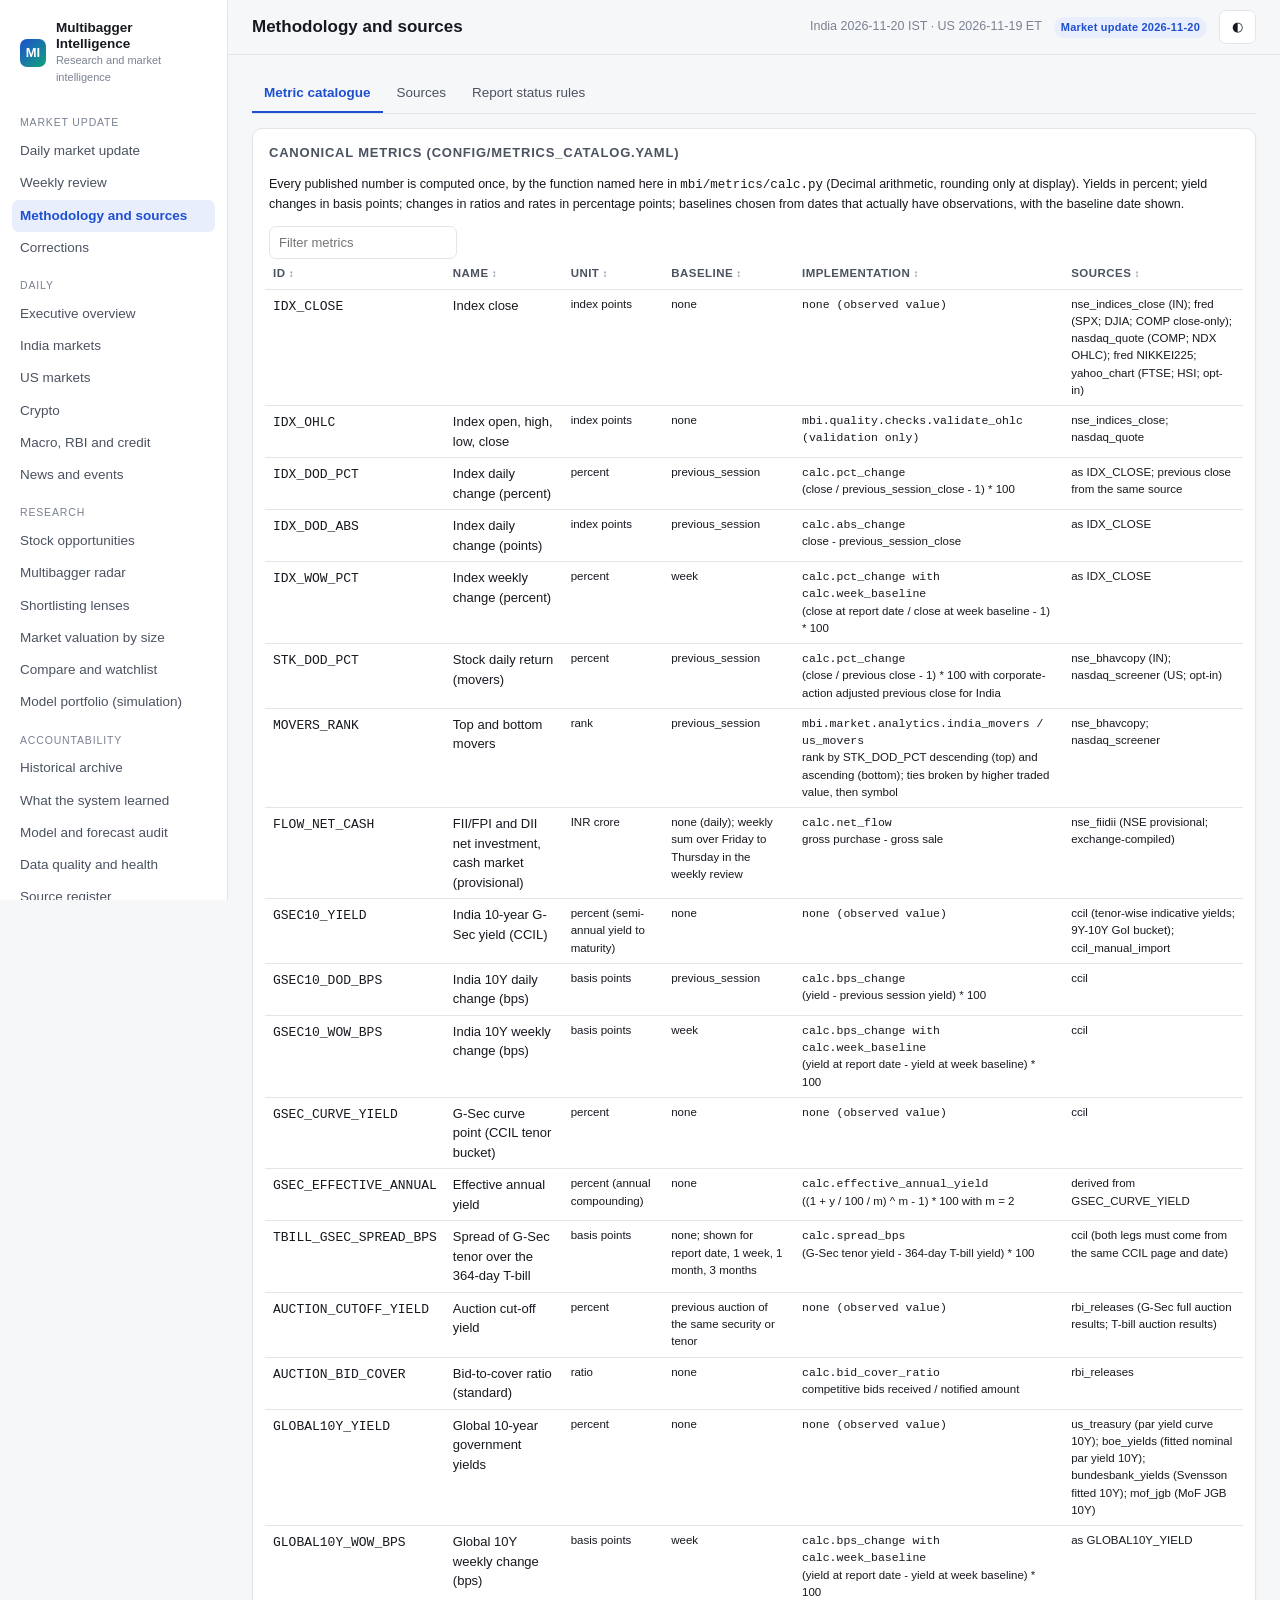
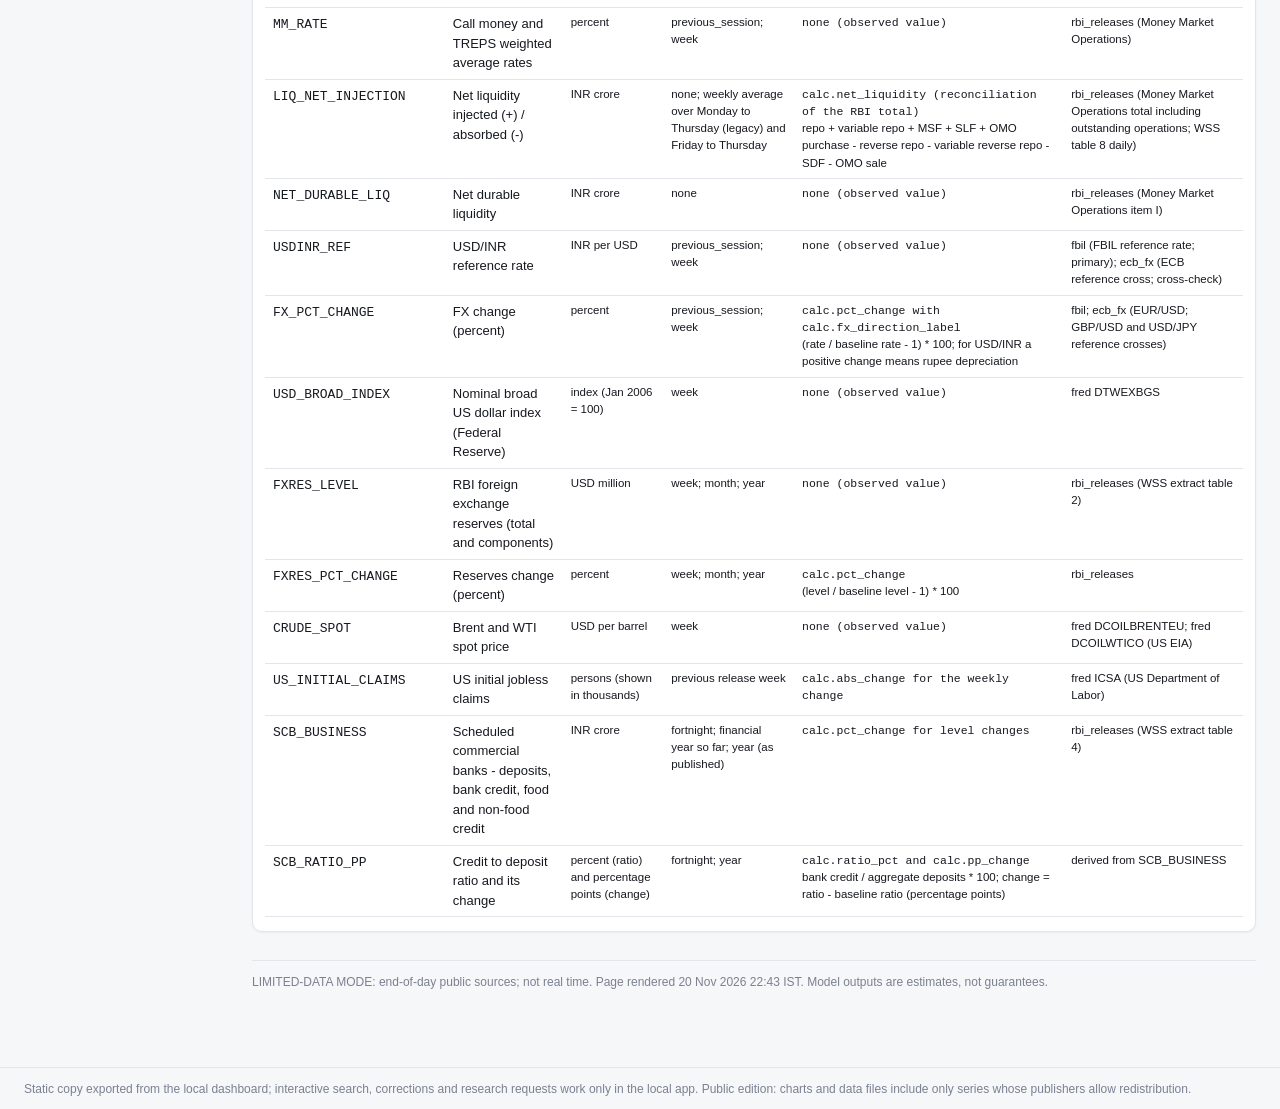
==== methodology.html @ d617006c "Market brief 2026-11-20" ====
<!doctype html>
<html lang="en">
<head>
<meta charset="utf-8">
<meta name="viewport" content="width=device-width, initial-scale=1">
<title>Methodology and sources | Multibagger Intelligence</title>
<style>/* Multibagger Intelligence dashboard: calm, information-dense financial research design. */
:root {
  --bg: #f6f7f9;
  --surface: #ffffff;
  --surface-2: #f1f3f6;
  --border: #e2e5ea;
  --text: #16191f;
  --text-2: #4b5260;
  --text-3: #7a8191;
  --accent: #1f4fd1;
  --accent-soft: #e8eefc;
  --pos: #0f7a3d;
  --pos-soft: #e5f4ea;
  --neg: #b42318;
  --neg-soft: #fbe9e7;
  --caution: #a15c07;
  --caution-soft: #fdf1df;
  --unverified: #6a3fc1;
  --unverified-soft: #efe9fb;
  --neutral-soft: #eef0f3;
  --shadow: 0 1px 2px rgba(16, 24, 40, 0.05);
  --radius: 10px;
  --mono: ui-monospace, SFMono-Regular, Menlo, Consolas, monospace;
  --sans: -apple-system, BlinkMacSystemFont, "Segoe UI", Inter, Roboto, "Helvetica Neue", Arial, sans-serif;
}
@media (prefers-color-scheme: dark) {
  :root:not([data-theme="light"]) {
    --bg: #0f1216; --surface: #161a20; --surface-2: #1c2128; --border: #2a3039; --text: #e7eaee; --text-2: #b4bac4;
    --text-3: #8a919d; --accent: #7aa2ff; --accent-soft: #1d2840; --pos: #4cc285; --pos-soft: #12301f; --neg: #ff7b70;
    --neg-soft: #3a1714; --caution: #f0b35a; --caution-soft: #3a2a10; --unverified: #b598f5; --unverified-soft: #2a2040;
    --neutral-soft: #22272f; --shadow: none; color-scheme: dark;
  }
}
:root[data-theme="dark"] {
  color-scheme: dark;
  --bg: #0f1216; --surface: #161a20; --surface-2: #1c2128; --border: #2a3039; --text: #e7eaee; --text-2: #b4bac4;
  --text-3: #8a919d; --accent: #7aa2ff; --accent-soft: #1d2840; --pos: #4cc285; --pos-soft: #12301f; --neg: #ff7b70;
  --neg-soft: #3a1714; --caution: #f0b35a; --caution-soft: #3a2a10; --unverified: #b598f5; --unverified-soft: #2a2040;
  --neutral-soft: #22272f; --shadow: none;
}
* { box-sizing: border-box; }
html, body { margin: 0; padding: 0; }
body { background: var(--bg); color: var(--text); font: 14px/1.5 var(--sans); -webkit-font-smoothing: antialiased; }
a { color: var(--accent); text-decoration: none; }
a:hover { text-decoration: underline; }
.num, td.num, th.num { font-variant-numeric: tabular-nums; text-align: right; white-space: nowrap; }
.mono { font-family: var(--mono); font-size: 12.5px; }
.muted { color: var(--text-3); }
.small { font-size: 12.5px; }
.tiny { font-size: 11.5px; }

/* ---------------------------------------------------------------- layout */
.app { display: grid; grid-template-columns: 228px minmax(0, 1fr); min-height: 100vh; }
.sidebar { background: var(--surface); border-right: 1px solid var(--border); padding: 16px 12px; position: sticky; top: 0; height: 100vh; overflow-y: auto; }
.brand { display: flex; gap: 10px; align-items: center; padding: 4px 8px 16px; }
.brand-mark { width: 28px; height: 28px; border-radius: 7px; background: linear-gradient(135deg, var(--accent), #12a37a); display: grid; place-items: center; color: #fff; font-weight: 700; font-size: 13px; }
.brand-name { font-weight: 650; font-size: 13.5px; line-height: 1.2; }
.brand-sub { font-size: 11px; color: var(--text-3); }
.nav-group { margin: 14px 0 4px; padding: 0 8px; font-size: 10.5px; letter-spacing: .08em; text-transform: uppercase; color: var(--text-3); }
.nav a { display: flex; align-items: center; gap: 8px; padding: 6px 8px; border-radius: 7px; color: var(--text-2); font-size: 13.5px; }
.nav a:hover { background: var(--surface-2); text-decoration: none; color: var(--text); }
.nav a.active { background: var(--accent-soft); color: var(--accent); font-weight: 600; }
.main { min-width: 0; }
.topbar { position: sticky; top: 0; z-index: 5; background: color-mix(in srgb, var(--bg) 88%, transparent); backdrop-filter: blur(6px); border-bottom: 1px solid var(--border); padding: 10px 24px; display: flex; gap: 12px; align-items: center; flex-wrap: wrap; }
.topbar h1 { font-size: 17px; margin: 0; font-weight: 650; flex: 1 1 auto; }
.topbar form { display: flex; gap: 6px; align-items: center; }
.content { padding: 20px 24px 48px; max-width: 1480px; }
.menu-btn { display: none; }

.grid { display: grid; gap: 16px; }
.g2 { grid-template-columns: repeat(2, minmax(0, 1fr)); }
.g3 { grid-template-columns: repeat(3, minmax(0, 1fr)); }
.g4 { grid-template-columns: repeat(4, minmax(0, 1fr)); }
.span2 { grid-column: span 2; }
.span3 { grid-column: span 3; }
.card { background: var(--surface); border: 1px solid var(--border); border-radius: var(--radius); box-shadow: var(--shadow); padding: 14px 16px; min-width: 0; }
.card h2 { font-size: 13px; text-transform: uppercase; letter-spacing: .06em; color: var(--text-2); margin: 0 0 10px; font-weight: 650; display: flex; align-items: center; gap: 8px; }
.card h3 { font-size: 14px; margin: 14px 0 6px; }
.card .meta { font-size: 11.5px; color: var(--text-3); margin-top: 8px; }
.section-title { font-size: 15px; font-weight: 650; margin: 26px 0 10px; }
.kpi { display: flex; flex-direction: column; gap: 2px; }
.kpi .label { font-size: 12px; color: var(--text-2); }
.kpi .value { font-size: 22px; font-weight: 650; font-variant-numeric: tabular-nums; }
.kpi .delta { font-size: 13px; font-variant-numeric: tabular-nums; }
.pos { color: var(--pos); }
.neg { color: var(--neg); }
.flat { color: var(--text-2); }

/* ---------------------------------------------------------------- badges and alerts */
.badge { display: inline-flex; align-items: center; gap: 4px; font-size: 11px; font-weight: 600; padding: 2px 7px; border-radius: 999px; background: var(--neutral-soft); color: var(--text-2); white-space: nowrap; letter-spacing: .02em; }
.badge.ok { background: var(--pos-soft); color: var(--pos); }
.badge.warn { background: var(--caution-soft); color: var(--caution); }
.badge.bad { background: var(--neg-soft); color: var(--neg); }
.badge.unv { background: var(--unverified-soft); color: var(--unverified); }
.badge.info { background: var(--accent-soft); color: var(--accent); }
.alert { border-radius: 8px; padding: 10px 12px; font-size: 13px; border: 1px solid var(--border); background: var(--surface-2); margin-bottom: 10px; }
.alert.warn { background: var(--caution-soft); border-color: color-mix(in srgb, var(--caution) 30%, transparent); }
.alert.bad { background: var(--neg-soft); border-color: color-mix(in srgb, var(--neg) 30%, transparent); }
.alert.info { background: var(--accent-soft); border-color: color-mix(in srgb, var(--accent) 25%, transparent); }
.alert.synthetic { background: repeating-linear-gradient(45deg, var(--caution-soft), var(--caution-soft) 10px, var(--surface) 10px, var(--surface) 20px); border: 2px dashed var(--caution); font-weight: 700; color: var(--caution); text-align: center; letter-spacing: .08em; }
.alert ul { margin: 6px 0 0 18px; padding: 0; }
.banner-history { background: var(--unverified-soft); color: var(--unverified); padding: 8px 24px; font-size: 13px; border-bottom: 1px solid var(--border); }

/* ---------------------------------------------------------------- tables */
.table-wrap { overflow-x: auto; margin: 0 -4px; }
table { width: 100%; border-collapse: collapse; font-size: 13px; }
th, td { padding: 6px 8px; border-bottom: 1px solid var(--border); text-align: left; vertical-align: top; }
th { font-size: 11.5px; font-weight: 600; color: var(--text-2); text-transform: uppercase; letter-spacing: .04em; background: var(--surface); position: sticky; top: 0; }
th.sortable { cursor: pointer; user-select: none; }
th.sortable::after { content: " \2195"; color: var(--text-3); font-size: 10px; }
th.sort-asc::after { content: " \2191"; color: var(--accent); }
th.sort-desc::after { content: " \2193"; color: var(--accent); }
tbody tr:hover { background: var(--surface-2); }
.filter-row { display: flex; gap: 8px; flex-wrap: wrap; align-items: center; margin-bottom: 10px; }
input[type=text], input[type=date], input[type=search], select, textarea { font: inherit; font-size: 13px; padding: 6px 9px; border: 1px solid var(--border); border-radius: 7px; background: var(--surface); color: var(--text); }
textarea { width: 100%; min-height: 80px; }
button, .btn { font: inherit; font-size: 13px; padding: 6px 12px; border-radius: 7px; border: 1px solid var(--border); background: var(--surface); color: var(--text); cursor: pointer; display: inline-flex; gap: 6px; align-items: center; }
button.primary, .btn.primary { background: var(--accent); border-color: var(--accent); color: #fff; }
button:hover, .btn:hover { filter: brightness(0.97); text-decoration: none; }

/* ---------------------------------------------------------------- misc components */
.tabs { display: flex; gap: 2px; border-bottom: 1px solid var(--border); margin-bottom: 14px; flex-wrap: wrap; }
.tabs a { padding: 8px 12px; color: var(--text-2); border-bottom: 2px solid transparent; font-size: 13.5px; }
.tabs a.active { color: var(--accent); border-bottom-color: var(--accent); font-weight: 600; }
.js .tabpanel { display: none; }
.js .tabpanel.active { display: block; }
.empty { padding: 18px; text-align: center; color: var(--text-3); border: 1px dashed var(--border); border-radius: 8px; font-size: 13px; }
.empty strong { display: block; color: var(--text-2); margin-bottom: 4px; }
.kv { display: grid; grid-template-columns: max-content 1fr; gap: 4px 14px; font-size: 13px; }
.kv dt { color: var(--text-3); }
.kv dd { margin: 0; font-variant-numeric: tabular-nums; }
.bar { height: 8px; border-radius: 4px; background: var(--neutral-soft); position: relative; overflow: hidden; }
.bar > span { position: absolute; top: 0; bottom: 0; }
.hbar-row { display: grid; grid-template-columns: 170px 1fr 64px; gap: 8px; align-items: center; font-size: 12.5px; padding: 2px 0; }
.hbar { height: 10px; position: relative; background: transparent; }
.hbar .mid { position: absolute; left: 50%; top: -3px; bottom: -3px; border-left: 1px solid var(--border); }
.hbar .fill { position: absolute; top: 0; bottom: 0; border-radius: 3px; }
.story { padding: 10px 0; border-bottom: 1px solid var(--border); }
.story:last-child { border-bottom: 0; }
.story .head { font-weight: 600; font-size: 13.5px; }
.story .sub { font-size: 12px; color: var(--text-3); margin: 3px 0; display: flex; gap: 6px; flex-wrap: wrap; align-items: center; }
.story p { margin: 4px 0; font-size: 13px; color: var(--text-2); }
.chart { width: 100%; height: 360px; }
.chart.short { height: 240px; }
.chart.tiny { height: 140px; }
.legend { font-size: 11.5px; color: var(--text-3); display: flex; gap: 12px; flex-wrap: wrap; margin-top: 6px; }
.legend i { display: inline-block; width: 10px; height: 3px; margin-right: 4px; vertical-align: middle; }
.zone-list li { margin-bottom: 4px; }
details { margin: 6px 0; }
details summary { cursor: pointer; color: var(--text-2); font-size: 13px; }
.pill-list { display: flex; gap: 6px; flex-wrap: wrap; }
.calendar { display: grid; grid-template-columns: repeat(7, 1fr); gap: 4px; }
.calendar .day { padding: 6px; border-radius: 6px; text-align: center; font-size: 12px; border: 1px solid var(--border); background: var(--surface); }
.calendar .day.has { background: var(--accent-soft); border-color: var(--accent); }
.calendar .day.partial { background: var(--caution-soft); border-color: var(--caution); }
.calendar .dow { font-size: 10.5px; text-align: center; color: var(--text-3); text-transform: uppercase; }
.memo-section { margin-bottom: 14px; }
.memo-section h4 { margin: 0 0 4px; font-size: 13px; color: var(--text-2); }
pre.json { background: var(--surface-2); padding: 10px; border-radius: 8px; overflow: auto; font-size: 12px; max-height: 420px; }
.footer-note { margin-top: 28px; font-size: 12px; color: var(--text-3); border-top: 1px solid var(--border); padding-top: 12px; }

@media (max-width: 1100px) {
  .g4 { grid-template-columns: repeat(2, minmax(0, 1fr)); }
  .g3 { grid-template-columns: repeat(2, minmax(0, 1fr)); }
}
@media (max-width: 820px) {
  .app { grid-template-columns: 1fr; }
  .sidebar { position: fixed; left: -260px; width: 240px; z-index: 20; transition: left .2s; box-shadow: 0 0 30px rgba(0,0,0,.2); }
  .sidebar.open { left: 0; }
  .menu-btn { display: inline-flex; }
  .g2, .g3, .g4 { grid-template-columns: 1fr; }
  .span2, .span3 { grid-column: auto; }
  .content { padding: 14px 16px 40px; }
  .topbar { padding: 10px 16px; }
  .hbar-row { grid-template-columns: 120px 1fr 56px; }
}

/* ---------------------------------------------------------------- market update */
.update-nav { margin-bottom: 14px; }
.weekstrip { display: grid; grid-template-columns: repeat(5, minmax(0, 1fr)); gap: 8px; margin-top: 10px; }
.weekstrip .day { border: 1px solid var(--border); border-radius: 8px; padding: 6px 8px; color: var(--text); display: flex; flex-direction: column; gap: 3px; min-width: 0; }
.weekstrip .day:hover { text-decoration: none; background: var(--surface-2); }
.weekstrip .day.selected { border-color: var(--accent); box-shadow: inset 0 0 0 1px var(--accent); }
.status-banner ul { margin: 4px 0 0 18px; }
ul.claims { list-style: none; margin: 0; padding: 0; display: flex; flex-direction: column; gap: 8px; }
li.claim { line-height: 1.45; }
details.evidence { margin-top: 3px; }
details.evidence summary { cursor: pointer; color: var(--text-3); }
table.mini { width: 100%; font-size: 12px; margin-top: 6px; }
table.mini th, table.mini td { padding: 3px 6px; }
svg.curve { width: 100%; height: auto; max-height: 240px; }
form.stack { display: flex; flex-direction: column; gap: 6px; }
form.stack input, form.stack select, form.stack textarea { width: 100%; }
@media (max-width: 760px) { .weekstrip { grid-template-columns: repeat(2, minmax(0, 1fr)); } }

/* ---------------------------------------------------------------- info buttons, briefs, charts */
.info-btn { position: relative; display: inline-flex; align-items: center; justify-content: center; width: 15px; height: 15px; border-radius: 50%;
  border: 1px solid var(--text-3); color: var(--text-2); font: italic 600 10px/1 Georgia, serif; cursor: help; margin-left: 4px; vertical-align: 1px; }
.info-btn .tip { display: none; position: absolute; z-index: 40; left: 50%; top: 20px; transform: translateX(-50%); width: 300px; max-width: 80vw;
  background: var(--surface); color: var(--text); border: 1px solid var(--border); border-radius: 8px; box-shadow: var(--shadow); padding: 10px 12px;
  font: normal 400 12.5px/1.45 system-ui, sans-serif; text-transform: none; letter-spacing: 0; text-align: left; }
.info-btn .tip strong { display: block; margin-bottom: 4px; font-size: 13px; }
.info-btn .tip .tip-row { display: block; margin-bottom: 4px; }
.info-btn .tip a { font-size: 12px; }
.info-btn:hover .tip, .info-btn:focus .tip, .info-btn:focus-within .tip { display: block; }
.kpis { display: grid; grid-template-columns: repeat(auto-fill, minmax(190px, 1fr)); gap: 12px; }
.kpi-tile { background: var(--surface); border: 1px solid var(--border); border-radius: var(--radius); padding: 12px 14px; display: flex; flex-direction: column; gap: 3px; min-width: 0; }
.kpi-tile .label { font-size: 12px; color: var(--text-2); display: flex; align-items: center; }
.kpi-tile .value { font-size: 21px; font-weight: 650; font-variant-numeric: tabular-nums; }
.kpi-tile .delta { font-size: 12.5px; font-variant-numeric: tabular-nums; }
.kpi-tile .src { font-size: 11px; color: var(--text-3); }
.kpi-tile svg.spark { margin-top: 4px; }
.brief-head { display: flex; flex-wrap: wrap; gap: 10px 18px; align-items: baseline; margin-bottom: 12px; }
.brief-head h2 { margin: 0; font-size: 20px; }
.brief-head .meta { color: var(--text-3); font-size: 12.5px; }
.why h3 { margin: 12px 0 6px; font-size: 14px; display: flex; align-items: center; gap: 6px; }
.why ul { margin: 0; padding-left: 18px; }
.why li { margin: 4px 0; line-height: 1.5; }
.cite { font-size: 11px; color: var(--text-3); white-space: nowrap; }
.cite a { color: var(--text-3); }
.factor { display: grid; grid-template-columns: 1.6fr 1fr repeat(3, 0.8fr); gap: 6px; align-items: center; padding: 6px 0; border-bottom: 1px solid var(--border); font-size: 13px; }
.factor .eff { font-size: 11.5px; font-weight: 600; text-align: center; border-radius: 999px; padding: 2px 6px; }
.eff.supportive { background: var(--pos-soft); color: var(--pos); }
.eff.headwind { background: var(--neg-soft); color: var(--neg); }
.eff.neutral { background: var(--neutral-soft); color: var(--text-3); }
.newsitem { padding: 8px 0; border-bottom: 1px solid var(--border); }
.newsitem .t { font-weight: 600; font-size: 13.5px; }
.newsitem .s { font-size: 13px; color: var(--text-2); margin-top: 2px; }
.newsitem .m { font-size: 11.5px; color: var(--text-3); margin-top: 2px; }
.chart-grid { display: grid; grid-template-columns: repeat(auto-fill, minmax(420px, 1fr)); gap: 16px; }
.chart-card .chart { height: 260px; }
.chart-card h2 { justify-content: space-between; }
.range-btns { display: inline-flex; gap: 2px; }
.range-btns button { font-size: 11px; padding: 2px 7px; border: 1px solid var(--border); background: var(--surface); color: var(--text-2); border-radius: 6px; cursor: pointer; }
.range-btns button.active { background: var(--accent-soft); color: var(--accent); border-color: var(--accent); }
.chart-last { font-size: 11.5px; color: var(--text-3); margin-top: 6px; }
.data-notes-link { font-size: 12px; color: var(--text-3); }
@media (max-width: 760px) { .chart-grid { grid-template-columns: 1fr; } .factor { grid-template-columns: 1.4fr 1fr repeat(3, 0.9fr); font-size: 12px; } .kpis { grid-template-columns: repeat(2, minmax(0, 1fr)); } }
</style>
<script>try{var t=localStorage.getItem("mbi-theme");if(t)document.documentElement.setAttribute("data-theme",t);}catch(e){}</script>
<style>.tabradio{position:absolute;opacity:0;width:1px;height:1px;pointer-events:none}.tabs-css label{padding:8px 12px;color:var(--text-2);border-bottom:2px solid transparent;font-size:13.5px;cursor:pointer;user-select:none}label.tablink{color:var(--accent);cursor:pointer;text-decoration:underline}.tabpanel{display:none!important}#tab-metrics:checked~#metrics,#tab-sources:checked~#sources,#tab-status:checked~#status{display:block!important}#tab-metrics:checked~.tabs-css label[for="tab-metrics"],#tab-sources:checked~.tabs-css label[for="tab-sources"],#tab-status:checked~.tabs-css label[for="tab-status"]{color:var(--accent);border-bottom-color:var(--accent);font-weight:600}</style></head>
<body>
<div class="app">
  <aside class="sidebar">
    <div class="brand">
      <div class="brand-mark">MI</div>
      <div><div class="brand-name">Multibagger Intelligence</div><div class="brand-sub">Research and market intelligence</div></div>
    </div>
    <nav class="nav">
      <div class="nav-group">Market update</div>
      <a href="#" data-offline="1" class="">Daily market update</a>
      <a href="#" data-offline="1" class="">Weekly review</a>
      <a href="methodology.html" class="active">Methodology and sources</a>
      <a href="#" data-offline="1" class="">Corrections</a>
      <div class="nav-group">Daily</div>
      <a href="#" data-offline="1" class="">Executive overview</a>
      <a href="#" data-offline="1" class="">India markets</a>
      <a href="#" data-offline="1" class="">US markets</a>
      <a href="#" data-offline="1" class="">Crypto</a>
      <a href="#" data-offline="1" class="">Macro, RBI and credit</a>
      <a href="#" data-offline="1" class="">News and events</a>
      <div class="nav-group">Research</div>
      <a href="#" data-offline="1" class="">Stock opportunities</a>
      <a href="#" data-offline="1" class="">Multibagger radar</a>
      <a href="#" data-offline="1" class="">Shortlisting lenses</a>
      <a href="#" data-offline="1" class="">Market valuation by size</a>
      <a href="#" data-offline="1" class="">Compare and watchlist</a>
      <a href="#" data-offline="1" class="">Model portfolio (simulation)</a>
      <div class="nav-group">Accountability</div>
      <a href="#" data-offline="1" class="">Historical archive</a>
      <a href="#" data-offline="1" class="">What the system learned</a>
      <a href="#" data-offline="1" class="">Model and forecast audit</a>
      <a href="#" data-offline="1" class="">Data quality and health</a>
      <a href="#" data-offline="1" class="">Source register</a>
    </nav>
    <div class="footer-note">Research and monitoring only. Not investment advice. No orders are placed.</div>
  </aside>
  <div class="main">
    <header class="topbar">
      <button class="menu-btn" aria-label="Open navigation">&#9776;</button>
      <h1>Methodology and sources</h1>
      
      <span class="small muted">India 2026-11-20 IST &middot; US 2026-11-19 ET</span>
      
      <a href="#" data-offline="1"><span class="badge info">Market update 2026-11-20</span></a>

      <button id="theme-toggle" title="Toggle light or dark theme" aria-label="Toggle theme">&#9680;</button>
    </header>
    
    <main class="content">
      
      
<input type="radio" name="mbi-tabs" id="tab-metrics" class="tabradio" aria-label="Metric catalogue" checked><input type="radio" name="mbi-tabs" id="tab-sources" class="tabradio" aria-label="Sources"><input type="radio" name="mbi-tabs" id="tab-status" class="tabradio" aria-label="Report status rules"><div class="tabs tabs-css"><label for="tab-metrics">Metric catalogue</label><label for="tab-sources">Sources</label><label for="tab-status">Report status rules</label></div>


<section id="metrics" class="tabpanel">
  <div class="card"><h2>Canonical metrics (config/metrics_catalog.yaml)</h2>
  <p class="small">Every published number is computed once, by the function named here in <code>mbi/metrics/calc.py</code> (Decimal arithmetic, rounding only at display). Yields in percent; yield changes in basis points; changes in ratios and rates in percentage points; baselines chosen from dates that actually have observations, with the baseline date shown.</p>
  <input type="search" data-filter-for="mtab" placeholder="Filter metrics" aria-label="Filter metrics">
  <div class="table-wrap"><table id="mtab" class="sortable"><thead><tr><th>ID</th><th>Name</th><th>Unit</th><th>Baseline</th><th>Implementation</th><th>Sources</th></tr></thead><tbody>
  <tr id="idx_close"><td><code>IDX_CLOSE</code></td><td>Index close</td><td class="tiny">index points</td><td class="tiny">none</td>
    <td class="tiny"><code>none (observed value)</code></td><td class="tiny">nse_indices_close (IN); fred (SPX; DJIA; COMP close-only); nasdaq_quote (COMP; NDX OHLC); fred NIKKEI225; yahoo_chart (FTSE; HSI; opt-in)</td></tr><tr id="idx_ohlc"><td><code>IDX_OHLC</code></td><td>Index open, high, low, close</td><td class="tiny">index points</td><td class="tiny">none</td>
    <td class="tiny"><code>mbi.quality.checks.validate_ohlc (validation only)</code></td><td class="tiny">nse_indices_close; nasdaq_quote</td></tr><tr id="idx_dod_pct"><td><code>IDX_DOD_PCT</code></td><td>Index daily change (percent)</td><td class="tiny">percent</td><td class="tiny">previous_session</td>
    <td class="tiny"><code>calc.pct_change</code><div>(close / previous_session_close - 1) * 100</div></td><td class="tiny">as IDX_CLOSE; previous close from the same source</td></tr><tr id="idx_dod_abs"><td><code>IDX_DOD_ABS</code></td><td>Index daily change (points)</td><td class="tiny">index points</td><td class="tiny">previous_session</td>
    <td class="tiny"><code>calc.abs_change</code><div>close - previous_session_close</div></td><td class="tiny">as IDX_CLOSE</td></tr><tr id="idx_wow_pct"><td><code>IDX_WOW_PCT</code></td><td>Index weekly change (percent)</td><td class="tiny">percent</td><td class="tiny">week</td>
    <td class="tiny"><code>calc.pct_change with calc.week_baseline</code><div>(close at report date / close at week baseline - 1) * 100</div></td><td class="tiny">as IDX_CLOSE</td></tr><tr id="stk_dod_pct"><td><code>STK_DOD_PCT</code></td><td>Stock daily return (movers)</td><td class="tiny">percent</td><td class="tiny">previous_session</td>
    <td class="tiny"><code>calc.pct_change</code><div>(close / previous close - 1) * 100 with corporate-action adjusted previous close for India</div></td><td class="tiny">nse_bhavcopy (IN); nasdaq_screener (US; opt-in)</td></tr><tr id="movers_rank"><td><code>MOVERS_RANK</code></td><td>Top and bottom movers</td><td class="tiny">rank</td><td class="tiny">previous_session</td>
    <td class="tiny"><code>mbi.market.analytics.india_movers / us_movers</code><div>rank by STK_DOD_PCT descending (top) and ascending (bottom); ties broken by higher traded value, then symbol</div></td><td class="tiny">nse_bhavcopy; nasdaq_screener</td></tr><tr id="flow_net_cash"><td><code>FLOW_NET_CASH</code></td><td>FII/FPI and DII net investment, cash market (provisional)</td><td class="tiny">INR crore</td><td class="tiny">none (daily); weekly sum over Friday to Thursday in the weekly review</td>
    <td class="tiny"><code>calc.net_flow</code><div>gross purchase - gross sale</div></td><td class="tiny">nse_fiidii (NSE provisional; exchange-compiled)</td></tr><tr id="gsec10_yield"><td><code>GSEC10_YIELD</code></td><td>India 10-year G-Sec yield (CCIL)</td><td class="tiny">percent (semi-annual yield to maturity)</td><td class="tiny">none</td>
    <td class="tiny"><code>none (observed value)</code></td><td class="tiny">ccil (tenor-wise indicative yields; 9Y-10Y GoI bucket); ccil_manual_import</td></tr><tr id="gsec10_dod_bps"><td><code>GSEC10_DOD_BPS</code></td><td>India 10Y daily change (bps)</td><td class="tiny">basis points</td><td class="tiny">previous_session</td>
    <td class="tiny"><code>calc.bps_change</code><div>(yield - previous session yield) * 100</div></td><td class="tiny">ccil</td></tr><tr id="gsec10_wow_bps"><td><code>GSEC10_WOW_BPS</code></td><td>India 10Y weekly change (bps)</td><td class="tiny">basis points</td><td class="tiny">week</td>
    <td class="tiny"><code>calc.bps_change with calc.week_baseline</code><div>(yield at report date - yield at week baseline) * 100</div></td><td class="tiny">ccil</td></tr><tr id="gsec_curve_yield"><td><code>GSEC_CURVE_YIELD</code></td><td>G-Sec curve point (CCIL tenor bucket)</td><td class="tiny">percent</td><td class="tiny">none</td>
    <td class="tiny"><code>none (observed value)</code></td><td class="tiny">ccil</td></tr><tr id="gsec_effective_annual"><td><code>GSEC_EFFECTIVE_ANNUAL</code></td><td>Effective annual yield</td><td class="tiny">percent (annual compounding)</td><td class="tiny">none</td>
    <td class="tiny"><code>calc.effective_annual_yield</code><div>((1 + y / 100 / m) ^ m - 1) * 100 with m = 2</div></td><td class="tiny">derived from GSEC_CURVE_YIELD</td></tr><tr id="tbill_gsec_spread_bps"><td><code>TBILL_GSEC_SPREAD_BPS</code></td><td>Spread of G-Sec tenor over the 364-day T-bill</td><td class="tiny">basis points</td><td class="tiny">none; shown for report date, 1 week, 1 month, 3 months</td>
    <td class="tiny"><code>calc.spread_bps</code><div>(G-Sec tenor yield - 364-day T-bill yield) * 100</div></td><td class="tiny">ccil (both legs must come from the same CCIL page and date)</td></tr><tr id="auction_cutoff_yield"><td><code>AUCTION_CUTOFF_YIELD</code></td><td>Auction cut-off yield</td><td class="tiny">percent</td><td class="tiny">previous auction of the same security or tenor</td>
    <td class="tiny"><code>none (observed value)</code></td><td class="tiny">rbi_releases (G-Sec full auction results; T-bill auction results)</td></tr><tr id="auction_bid_cover"><td><code>AUCTION_BID_COVER</code></td><td>Bid-to-cover ratio (standard)</td><td class="tiny">ratio</td><td class="tiny">none</td>
    <td class="tiny"><code>calc.bid_cover_ratio</code><div>competitive bids received / notified amount</div></td><td class="tiny">rbi_releases</td></tr><tr id="global10y_yield"><td><code>GLOBAL10Y_YIELD</code></td><td>Global 10-year government yields</td><td class="tiny">percent</td><td class="tiny">none</td>
    <td class="tiny"><code>none (observed value)</code></td><td class="tiny">us_treasury (par yield curve 10Y); boe_yields (fitted nominal par yield 10Y); bundesbank_yields (Svensson fitted 10Y); mof_jgb (MoF JGB 10Y)</td></tr><tr id="global10y_wow_bps"><td><code>GLOBAL10Y_WOW_BPS</code></td><td>Global 10Y weekly change (bps)</td><td class="tiny">basis points</td><td class="tiny">week</td>
    <td class="tiny"><code>calc.bps_change with calc.week_baseline</code><div>(yield at report date - yield at week baseline) * 100</div></td><td class="tiny">as GLOBAL10Y_YIELD</td></tr><tr id="mm_rate"><td><code>MM_RATE</code></td><td>Call money and TREPS weighted average rates</td><td class="tiny">percent</td><td class="tiny">previous_session; week</td>
    <td class="tiny"><code>none (observed value)</code></td><td class="tiny">rbi_releases (Money Market Operations)</td></tr><tr id="liq_net_injection"><td><code>LIQ_NET_INJECTION</code></td><td>Net liquidity injected (+) / absorbed (-)</td><td class="tiny">INR crore</td><td class="tiny">none; weekly average over Monday to Thursday (legacy) and Friday to Thursday</td>
    <td class="tiny"><code>calc.net_liquidity (reconciliation of the RBI total)</code><div>repo + variable repo + MSF + SLF + OMO purchase - reverse repo - variable reverse repo - SDF - OMO sale</div></td><td class="tiny">rbi_releases (Money Market Operations total including outstanding operations; WSS table 8 daily)</td></tr><tr id="net_durable_liq"><td><code>NET_DURABLE_LIQ</code></td><td>Net durable liquidity</td><td class="tiny">INR crore</td><td class="tiny">none</td>
    <td class="tiny"><code>none (observed value)</code></td><td class="tiny">rbi_releases (Money Market Operations item I)</td></tr><tr id="usdinr_ref"><td><code>USDINR_REF</code></td><td>USD/INR reference rate</td><td class="tiny">INR per USD</td><td class="tiny">previous_session; week</td>
    <td class="tiny"><code>none (observed value)</code></td><td class="tiny">fbil (FBIL reference rate; primary); ecb_fx (ECB reference cross; cross-check)</td></tr><tr id="fx_pct_change"><td><code>FX_PCT_CHANGE</code></td><td>FX change (percent)</td><td class="tiny">percent</td><td class="tiny">previous_session; week</td>
    <td class="tiny"><code>calc.pct_change with calc.fx_direction_label</code><div>(rate / baseline rate - 1) * 100; for USD/INR a positive change means rupee depreciation</div></td><td class="tiny">fbil; ecb_fx (EUR/USD; GBP/USD and USD/JPY reference crosses)</td></tr><tr id="usd_broad_index"><td><code>USD_BROAD_INDEX</code></td><td>Nominal broad US dollar index (Federal Reserve)</td><td class="tiny">index (Jan 2006 = 100)</td><td class="tiny">week</td>
    <td class="tiny"><code>none (observed value)</code></td><td class="tiny">fred DTWEXBGS</td></tr><tr id="fxres_level"><td><code>FXRES_LEVEL</code></td><td>RBI foreign exchange reserves (total and components)</td><td class="tiny">USD million</td><td class="tiny">week; month; year</td>
    <td class="tiny"><code>none (observed value)</code></td><td class="tiny">rbi_releases (WSS extract table 2)</td></tr><tr id="fxres_pct_change"><td><code>FXRES_PCT_CHANGE</code></td><td>Reserves change (percent)</td><td class="tiny">percent</td><td class="tiny">week; month; year</td>
    <td class="tiny"><code>calc.pct_change</code><div>(level / baseline level - 1) * 100</div></td><td class="tiny">rbi_releases</td></tr><tr id="crude_spot"><td><code>CRUDE_SPOT</code></td><td>Brent and WTI spot price</td><td class="tiny">USD per barrel</td><td class="tiny">week</td>
    <td class="tiny"><code>none (observed value)</code></td><td class="tiny">fred DCOILBRENTEU; fred DCOILWTICO (US EIA)</td></tr><tr id="us_initial_claims"><td><code>US_INITIAL_CLAIMS</code></td><td>US initial jobless claims</td><td class="tiny">persons (shown in thousands)</td><td class="tiny">previous release week</td>
    <td class="tiny"><code>calc.abs_change for the weekly change</code></td><td class="tiny">fred ICSA (US Department of Labor)</td></tr><tr id="scb_business"><td><code>SCB_BUSINESS</code></td><td>Scheduled commercial banks - deposits, bank credit, food and non-food credit</td><td class="tiny">INR crore</td><td class="tiny">fortnight; financial year so far; year (as published)</td>
    <td class="tiny"><code>calc.pct_change for level changes</code></td><td class="tiny">rbi_releases (WSS extract table 4)</td></tr><tr id="scb_ratio_pp"><td><code>SCB_RATIO_PP</code></td><td>Credit to deposit ratio and its change</td><td class="tiny">percent (ratio) and percentage points (change)</td><td class="tiny">fortnight; year</td>
    <td class="tiny"><code>calc.ratio_pct and calc.pp_change</code><div>bank credit / aggregate deposits * 100; change = ratio - baseline ratio (percentage points)</div></td><td class="tiny">derived from SCB_BUSINESS</td></tr>
  </tbody></table></div></div>
</section>


<section id="sources" class="tabpanel">
  <div class="card"><h2>Sources on the public pages</h2>
  <ul class="small">
    <li>Charts and data files use only series whose publishers allow redistribution: US Treasury, Bank of England, Deutsche Bundesbank, Japan Ministry of Finance, ECB reference rates, EIA crude spot prices (via FRED) and RBI money market, liquidity and reserves releases.</li>
    <li>Index levels, exchange statistics and benchmark rates (NSE, BSE, CCIL, FBIL and index providers) are not reproduced as tables, charts or files. The written analysis quotes single closing values, with the source named in brackets after each sentence.</li>
    <li>News summaries are our own one or two sentences, each linking to the publisher's article.</li>
  </ul></div>
</section>


<section id="status" class="tabpanel">
  <div class="card"><h2>Report status</h2>
  <ul class="small">
    <li><strong>Verified</strong>: every critical gate passed (India index close and OHLC, change versus provider, US index close, CCIL 10-year, USD/INR reference for the session, narrative audit, independent recompute, text lint).</li>
    <li><strong>Partial</strong>: useful content exists but at least one critical gate failed; the failures are listed at the top of the report.</li>
    <li><strong>Failed</strong>: neither the India index close nor the CCIL yield is available, so a summary would mislead and is withheld.</li>
    <li><strong>Stale</strong>: an observation older than the session it is reported for; always labelled with its own date.</li>
    <li><strong>Not applicable</strong>: market closed (holiday shown) or the provider does not publish the field.</li>
  </ul>
  <p class="small">Narrative audit per sentence: evidence present, numbers match the stored values, causal wording only in hedged interpretations, no overstated certainty, direction words match the computed sign, news published after a close is never used to explain that session, older observations labelled with their date, no en or em dashes. Failing sentences are withheld and listed in Data quality.</p></div>
</section>



      <div class="footer-note">LIMITED-DATA MODE: end-of-day public sources; not real time. Page rendered 20 Nov 2026 22:43 IST. Model outputs are estimates, not guarantees.</div>
    </main>
  </div>
</div>

<script>window.MBI_DATA = {};</script><script>/* Dashboard behaviour: sortable/filterable tables, tabs, charts, persisted preferences. */
(function () {
  "use strict";

  function store(key, val) { try { if (val === undefined) return localStorage.getItem(key); localStorage.setItem(key, val); } catch (e) { return null; } }
  // with scripts running, tab panels are hidden until chosen; without them (blocked scripts) every section stays visible
  document.documentElement.classList.add("js");

  // ---------------------------------------------------------------- sidebar
  var btn = document.querySelector(".menu-btn");
  if (btn) btn.addEventListener("click", function () { document.querySelector(".sidebar").classList.toggle("open"); });

  // ---------------------------------------------------------------- theme toggle
  var saved = store("mbi-theme");
  if (saved) document.documentElement.setAttribute("data-theme", saved);
  var tbtn = document.getElementById("theme-toggle");
  if (tbtn) tbtn.addEventListener("click", function () {
    var cur = document.documentElement.getAttribute("data-theme");
    var dark = cur ? cur === "dark" : window.matchMedia("(prefers-color-scheme: dark)").matches;
    var next = dark ? "light" : "dark";
    document.documentElement.setAttribute("data-theme", next);
    store("mbi-theme", next);
    location.reload();
  });

  // ---------------------------------------------------------------- sortable tables
  function cellValue(td) {
    var v = td.getAttribute("data-v");
    if (v === null) v = td.textContent.trim();
    var cleaned = String(v).replace(/[,%+\s▲▼]/g, "");
    var n = Number(cleaned);
    return cleaned !== "" && !isNaN(n) ? n : String(v).toLowerCase();
  }
  document.querySelectorAll("table.sortable").forEach(function (table) {
    table.querySelectorAll("th").forEach(function (th, idx) {
      if (th.classList.contains("nosort")) return;
      th.classList.add("sortable");
      th.addEventListener("click", function () {
        var tbody = table.tBodies[0];
        var rows = Array.prototype.slice.call(tbody.rows);
        var asc = !th.classList.contains("sort-asc");
        table.querySelectorAll("th").forEach(function (h) { h.classList.remove("sort-asc", "sort-desc"); });
        th.classList.add(asc ? "sort-asc" : "sort-desc");
        rows.sort(function (a, b) {
          var x = cellValue(a.cells[idx]), y = cellValue(b.cells[idx]);
          if (x === "" || x === "n/a") return 1;
          if (y === "" || y === "n/a") return -1;
          if (x < y) return asc ? -1 : 1;
          if (x > y) return asc ? 1 : -1;
          return 0;
        });
        rows.forEach(function (r) { tbody.appendChild(r); });
      });
    });
  });

  // ---------------------------------------------------------------- table filters
  document.querySelectorAll("[data-filter-for]").forEach(function (input) {
    var table = document.getElementById(input.getAttribute("data-filter-for"));
    if (!table) return;
    var apply = function () {
      var text = (document.querySelector("[data-filter-for='" + table.id + "'][type=search]") || {}).value || "";
      text = text.toLowerCase();
      var selects = document.querySelectorAll("select[data-filter-for='" + table.id + "']");
      Array.prototype.forEach.call(table.tBodies[0].rows, function (row) {
        var ok = !text || row.textContent.toLowerCase().indexOf(text) >= 0;
        selects.forEach(function (sel) {
          var col = sel.getAttribute("data-col");
          if (sel.value && ok) ok = (row.getAttribute("data-" + col) || "").split(" ").indexOf(sel.value) >= 0;
        });
        row.style.display = ok ? "" : "none";
      });
    };
    input.addEventListener("input", apply);
    input.addEventListener("change", apply);
  });

  // ---------------------------------------------------------------- tabs (hash-addressable, remembered per page)
  document.querySelectorAll(".tabs").forEach(function (tabs) {
    if (tabs.classList.contains("tabs-css")) return;   // exported pages: radio-button tabs driven by CSS alone
    var key = "mbi-tab-" + location.pathname;
    function show(id) {
      tabs.querySelectorAll("a").forEach(function (a) { a.classList.toggle("active", a.getAttribute("href") === "#" + id); });
      document.querySelectorAll(".tabpanel").forEach(function (p) { p.classList.toggle("active", p.id === id); });
      store(key, id);
      window.dispatchEvent(new Event("resize"));
    }
    tabs.querySelectorAll("a").forEach(function (a) {
      a.addEventListener("click", function (e) {
        e.preventDefault();
        show(a.getAttribute("href").slice(1));
        try { history.replaceState(null, "", a.getAttribute("href")); } catch (err) { /* sandboxed viewers refuse history changes */ }
      });
    });
    var initial = (location.hash || "").slice(1) || store(key);
    var first = tabs.querySelector("a");
    if (!initial || !document.getElementById(initial)) initial = first ? first.getAttribute("href").slice(1) : null;
    if (initial) show(initial);
  });

  // ---------------------------------------------------------------- date picker persistence
  var datePick = document.getElementById("as-of-date");
  if (datePick) datePick.addEventListener("change", function () { store("mbi-date", datePick.value); });

  // ---------------------------------------------------------------- charts
  function css(name) { return getComputedStyle(document.documentElement).getPropertyValue(name).trim(); }
  function baseChart(el, height) {
    return LightweightCharts.createChart(el, {
      height: height || el.clientHeight || 360,
      layout: { background: { type: "solid", color: "transparent" }, textColor: css("--text-2"), fontSize: 11 },
      grid: { vertLines: { color: css("--border") }, horzLines: { color: css("--border") } },
      rightPriceScale: { borderColor: css("--border") },
      timeScale: { borderColor: css("--border") },
      crosshair: { mode: 0 },
      autoSize: true,
    });
  }
  function seq(dates, values) {
    var out = [];
    for (var i = 0; i < dates.length; i++) if (values[i] !== null && values[i] !== undefined) out.push({ time: dates[i], value: values[i] });
    return out;
  }

  window.MBI = {
    candles: function (el, data, opts) {
      opts = opts || {};
      if (!window.LightweightCharts || !data || data.status !== "ok") { el.innerHTML = '<div class="empty"><strong>Chart unavailable</strong>' + (data && data.status ? "No verified price history." : "") + "</div>"; return; }
      var chart = baseChart(el);
      var s = chart.addCandlestickSeries({ upColor: css("--pos"), downColor: css("--neg"), borderVisible: false, wickUpColor: css("--pos"), wickDownColor: css("--neg") });
      s.setData(data.dates.map(function (d, i) { var o = data.ohlc[i]; return { time: d, open: o[0], high: o[1], low: o[2], close: o[3] }; }));
      var colors = { sma20: "#c084fc", sma50: "#f59e0b", sma200: "#2563eb" };
      ["sma20", "sma50", "sma200"].forEach(function (k) { if (data[k]) chart.addLineSeries({ color: colors[k], lineWidth: 1, priceLineVisible: false, lastValueVisible: false }).setData(seq(data.dates, data[k])); });
      if (data.bb_upper && opts.bands !== false) {
        [data.bb_upper, data.bb_lower].forEach(function (arr) { chart.addLineSeries({ color: css("--text-3"), lineWidth: 1, lineStyle: 2, priceLineVisible: false, lastValueVisible: false }).setData(seq(data.dates, arr)); });
      }
      var vol = chart.addHistogramSeries({ priceScaleId: "vol", priceFormat: { type: "volume" }, color: css("--border") });
      chart.priceScale("vol").applyOptions({ scaleMargins: { top: 0.82, bottom: 0 } });
      vol.setData(seq(data.dates, data.volume).map(function (p) { return { time: p.time, value: p.value, color: css("--text-3") + "55" }; }));
      (opts.zones || []).forEach(function (z) {
        var col = z.kind === "support" ? css("--pos") : css("--neg");
        s.createPriceLine({ price: z.high, color: col, lineWidth: 1, lineStyle: 1, axisLabelVisible: false, title: z.kind + " zone" });
        s.createPriceLine({ price: z.low, color: col, lineWidth: 1, lineStyle: 1, axisLabelVisible: false, title: "" });
      });
      (opts.levels || []).forEach(function (lv) { if (lv.price) s.createPriceLine({ price: lv.price, color: lv.color || css("--accent"), lineWidth: 2, lineStyle: 2, axisLabelVisible: true, title: lv.title }); });
      chart.timeScale().fitContent();
      return chart;
    },
    line: function (el, series, opts) {
      opts = opts || {};
      if (!window.LightweightCharts || !series || !series.length || !series.some(function (s) { return s.data && s.data.length; })) { el.innerHTML = '<div class="empty"><strong>No data</strong>' + (opts.empty || "No verified observations stored for this series.") + "</div>"; return; }
      var chart = baseChart(el);
      var palette = [css("--accent"), "#f59e0b", css("--pos"), css("--unverified"), css("--neg")];
      series.forEach(function (s, i) {
        var ls = chart.addLineSeries({ color: s.color || palette[i % palette.length], lineWidth: 2, lineStyle: s.dashed ? 2 : 0, title: s.name || "", priceLineVisible: false });
        ls.setData(s.data);
      });
      chart.timeScale().fitContent();
      return chart;
    },
    rsi: function (el, data) {
      if (!window.LightweightCharts || !data || data.status !== "ok") return;
      var chart = baseChart(el);
      var s = chart.addLineSeries({ color: css("--unverified"), lineWidth: 1, priceLineVisible: false });
      s.setData(seq(data.dates, data.rsi));
      [30, 70].forEach(function (v) { s.createPriceLine({ price: v, color: css("--text-3"), lineWidth: 1, lineStyle: 2, axisLabelVisible: true, title: "" }); });
      chart.timeScale().fitContent();
      return chart;
    },
  };
})();

/* Generic data-driven charts: <div class="chart" data-chart='[{"kind":"series","id":"US_TSY_10Y","name":"US 10Y"}]'></div>
   kinds: series (macro_observations), index (index_bars close), spread (a minus b in bps), portfolio (model portfolio NAV,
   rebased indices and estimate paths in INR). Range buttons: .range-btns button[data-range]. */
(function () {
  var cache = {};
  function url(spec) {
    if (spec.kind === "index") return "/api/index/" + encodeURIComponent(spec.id);
    if (spec.kind === "spread") return "/api/spread?a=" + encodeURIComponent(spec.a) + "&b=" + encodeURIComponent(spec.b);
    if (spec.kind === "portfolio") return "/api/portfolio/series/" + encodeURIComponent(spec.id);
    return "/api/series/" + encodeURIComponent(spec.id);
  }
  function get(spec) {
    var u = url(spec);
    if (window.MBI_DATA) { var d = window.MBI_DATA[u]; return Promise.resolve(d ? (d.data || []) : []); }
    if (window.MBI_DATA_MAP) { if (!window.MBI_DATA_MAP[u]) return Promise.resolve([]); u = window.MBI_DATA_MAP[u]; }
    if (!cache[u]) cache[u] = fetch(u).then(function (r) { return r.json(); }).then(function (j) { return j.data || []; }).catch(function () { return []; });
    return cache[u];
  }
  function cutoff(range) {
    if (!range || range === "all") return null;
    var d = new Date(); var m = { "1m": 1, "3m": 3, "6m": 6, "1y": 12, "2y": 24 }[range] || 12;
    d.setMonth(d.getMonth() - m); return d.toISOString().slice(0, 10);
  }
  function draw(el, range) {
    var specs; try { specs = JSON.parse(el.getAttribute("data-chart")); } catch (e) { return; }
    Promise.all(specs.map(get)).then(function (all) {
      var c = cutoff(range);
      var series = specs.map(function (s, i) {
        var data = all[i].filter(function (p) { return p.value !== null && (!c || p.time >= c); });
        if (s.rebase && data.length) { var b = data[0].value; data = data.map(function (p) { return { time: p.time, value: +(p.value / b * 100).toFixed(3) }; }); }
        return { name: s.name || s.id || (s.a + " - " + s.b), data: data, dashed: !!s.dashed, color: s.color };
      });
      el.innerHTML = "";
      if (window.MBI) window.MBI.line(el, series, { empty: el.getAttribute("data-empty") || "History builds up with each daily refresh." });
      var last = el.parentNode.querySelector(".chart-last");
      if (last) {
        last.textContent = series.filter(function (s) { return s.data.length; }).map(function (s) {
          var p = s.data[s.data.length - 1]; return s.name + ": " + p.value + " (" + p.time + ")";
        }).join("  |  ");
      }
    });
  }
  function init() {
    document.querySelectorAll("[data-chart]").forEach(function (el) {
      var card = el.closest(".card") || el.parentNode;
      var range = el.getAttribute("data-range") || "1y";
      var btns = card.querySelectorAll(".range-btns button");
      btns.forEach(function (b) {
        if (b.getAttribute("data-range") === range) b.classList.add("active");
        b.addEventListener("click", function () {
          btns.forEach(function (x) { x.classList.remove("active"); }); b.classList.add("active");
          draw(el, b.getAttribute("data-range"));
        });
      });
      // draw when visible (tab panels hidden at load have zero width)
      if (el.offsetParent !== null) draw(el, range);
      else el.setAttribute("data-pending", range);
    });
    function drawPending() {
      setTimeout(function () {
        document.querySelectorAll("[data-pending]").forEach(function (el) {
          if (el.offsetParent !== null) { var r = el.getAttribute("data-pending"); el.removeAttribute("data-pending"); draw(el, r); }
        });
      }, 30);
    }
    document.querySelectorAll(".tabs a").forEach(function (a) { a.addEventListener("click", drawPending); });
    document.querySelectorAll("input.tabradio").forEach(function (r) { r.addEventListener("change", drawPending); });
  }
  if (document.readyState === "loading") document.addEventListener("DOMContentLoaded", init); else init();
})();
</script>

<div class="footer-note" style="padding:12px 24px">Static copy exported from the local dashboard; interactive search, corrections and research requests work only in the local app. Public edition: charts and data files include only series whose publishers allow redistribution.</div></body>
</html>
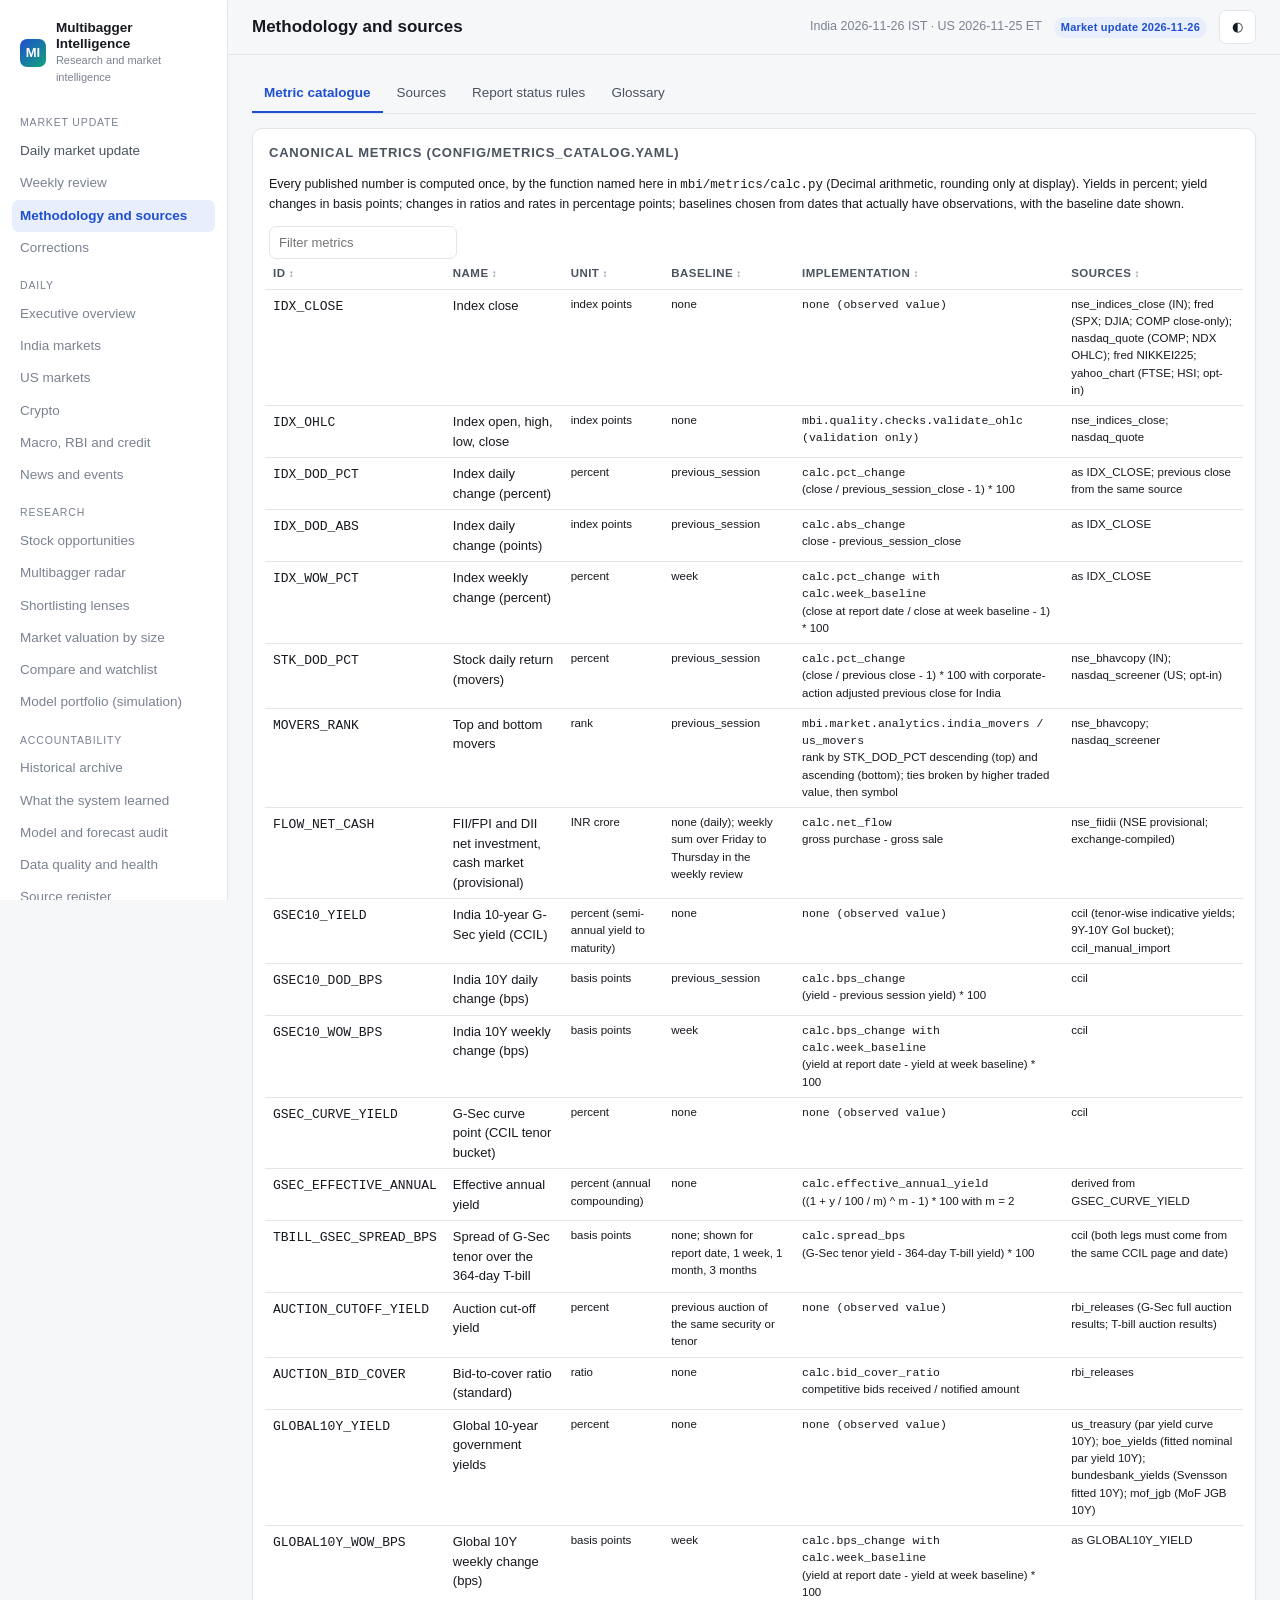
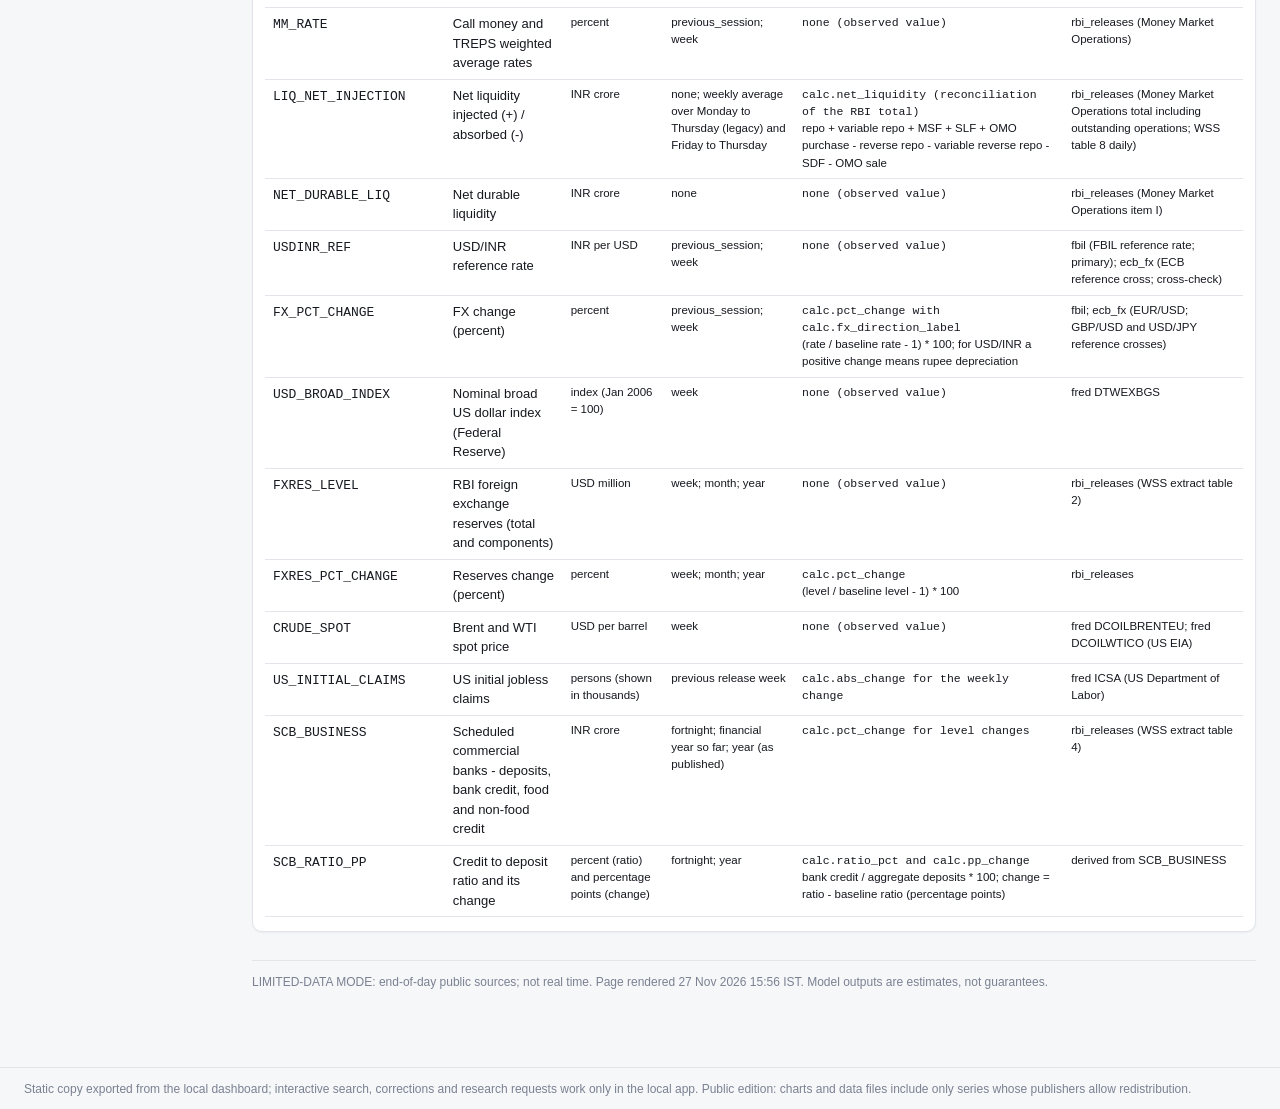
==== commit a6becfd0: "Market brief 2026-11-27" ====
--- a/methodology.html
+++ b/methodology.html
@@ -67,6 +67,7 @@
 .nav a:hover { background: var(--surface-2); text-decoration: none; color: var(--text); }
 .nav a.active { background: var(--accent-soft); color: var(--accent); font-weight: 600; }
 .main { min-width: 0; }
+html { scroll-padding-top: 72px; }
 .topbar { position: sticky; top: 0; z-index: 5; background: color-mix(in srgb, var(--bg) 88%, transparent); backdrop-filter: blur(6px); border-bottom: 1px solid var(--border); padding: 10px 24px; display: flex; gap: 12px; align-items: center; flex-wrap: wrap; }
 .topbar h1 { font-size: 17px; margin: 0; font-weight: 650; flex: 1 1 auto; }
 .topbar form { display: flex; gap: 6px; align-items: center; }
@@ -244,7 +245,7 @@
 @media (max-width: 760px) { .chart-grid { grid-template-columns: 1fr; } .factor { grid-template-columns: 1.4fr 1fr repeat(3, 0.9fr); font-size: 12px; } .kpis { grid-template-columns: repeat(2, minmax(0, 1fr)); } }
 </style>
 <script>try{var t=localStorage.getItem("mbi-theme");if(t)document.documentElement.setAttribute("data-theme",t);}catch(e){}</script>
-<style>.tabradio{position:absolute;opacity:0;width:1px;height:1px;pointer-events:none}.tabs-css label{padding:8px 12px;color:var(--text-2);border-bottom:2px solid transparent;font-size:13.5px;cursor:pointer;user-select:none}label.tablink{color:var(--accent);cursor:pointer;text-decoration:underline}.tabpanel{display:none!important}#tab-metrics:checked~#metrics,#tab-sources:checked~#sources,#tab-status:checked~#status{display:block!important}#tab-metrics:checked~.tabs-css label[for="tab-metrics"],#tab-sources:checked~.tabs-css label[for="tab-sources"],#tab-status:checked~.tabs-css label[for="tab-status"]{color:var(--accent);border-bottom-color:var(--accent);font-weight:600}</style></head>
+<style>a[data-offline]{color:var(--text-3);text-decoration:none;cursor:default}</style><style>.tabradio{position:absolute;opacity:0;width:1px;height:1px;pointer-events:none}.tabs-css label{padding:8px 12px;color:var(--text-2);border-bottom:2px solid transparent;font-size:13.5px;cursor:pointer;user-select:none}label.tablink{color:var(--accent);cursor:pointer;text-decoration:underline}.tabpanel{display:none!important}#tab-metrics:checked~#metrics,#tab-sources:checked~#sources,#tab-status:checked~#status,#tab-glossary:checked~#glossary{display:block!important}#tab-metrics:checked~.tabs-css label[for="tab-metrics"],#tab-sources:checked~.tabs-css label[for="tab-sources"],#tab-status:checked~.tabs-css label[for="tab-status"],#tab-glossary:checked~.tabs-css label[for="tab-glossary"]{color:var(--accent);border-bottom-color:var(--accent);font-weight:600}</style></head>
 <body>
 <div class="app">
   <aside class="sidebar">
@@ -254,30 +255,30 @@
     </div>
     <nav class="nav">
       <div class="nav-group">Market update</div>
-      <a href="#" data-offline="1" class="">Daily market update</a>
-      <a href="#" data-offline="1" class="">Weekly review</a>
+      <a href="public_2026-11-26.html" class="">Daily market update</a>
+      <a data-offline="1" aria-disabled="true" title="Opens only in the local dashboard app" class="">Weekly review</a>
       <a href="methodology.html" class="active">Methodology and sources</a>
-      <a href="#" data-offline="1" class="">Corrections</a>
+      <a data-offline="1" aria-disabled="true" title="Opens only in the local dashboard app" class="">Corrections</a>
       <div class="nav-group">Daily</div>
-      <a href="#" data-offline="1" class="">Executive overview</a>
-      <a href="#" data-offline="1" class="">India markets</a>
-      <a href="#" data-offline="1" class="">US markets</a>
-      <a href="#" data-offline="1" class="">Crypto</a>
-      <a href="#" data-offline="1" class="">Macro, RBI and credit</a>
-      <a href="#" data-offline="1" class="">News and events</a>
+      <a data-offline="1" aria-disabled="true" title="Opens only in the local dashboard app" class="">Executive overview</a>
+      <a data-offline="1" aria-disabled="true" title="Opens only in the local dashboard app" class="">India markets</a>
+      <a data-offline="1" aria-disabled="true" title="Opens only in the local dashboard app" class="">US markets</a>
+      <a data-offline="1" aria-disabled="true" title="Opens only in the local dashboard app" class="">Crypto</a>
+      <a data-offline="1" aria-disabled="true" title="Opens only in the local dashboard app" class="">Macro, RBI and credit</a>
+      <a data-offline="1" aria-disabled="true" title="Opens only in the local dashboard app" class="">News and events</a>
       <div class="nav-group">Research</div>
-      <a href="#" data-offline="1" class="">Stock opportunities</a>
-      <a href="#" data-offline="1" class="">Multibagger radar</a>
-      <a href="#" data-offline="1" class="">Shortlisting lenses</a>
-      <a href="#" data-offline="1" class="">Market valuation by size</a>
-      <a href="#" data-offline="1" class="">Compare and watchlist</a>
-      <a href="#" data-offline="1" class="">Model portfolio (simulation)</a>
+      <a data-offline="1" aria-disabled="true" title="Opens only in the local dashboard app" class="">Stock opportunities</a>
+      <a data-offline="1" aria-disabled="true" title="Opens only in the local dashboard app" class="">Multibagger radar</a>
+      <a data-offline="1" aria-disabled="true" title="Opens only in the local dashboard app" class="">Shortlisting lenses</a>
+      <a data-offline="1" aria-disabled="true" title="Opens only in the local dashboard app" class="">Market valuation by size</a>
+      <a data-offline="1" aria-disabled="true" title="Opens only in the local dashboard app" class="">Compare and watchlist</a>
+      <a data-offline="1" aria-disabled="true" title="Opens only in the local dashboard app" class="">Model portfolio (simulation)</a>
       <div class="nav-group">Accountability</div>
-      <a href="#" data-offline="1" class="">Historical archive</a>
-      <a href="#" data-offline="1" class="">What the system learned</a>
-      <a href="#" data-offline="1" class="">Model and forecast audit</a>
-      <a href="#" data-offline="1" class="">Data quality and health</a>
-      <a href="#" data-offline="1" class="">Source register</a>
+      <a data-offline="1" aria-disabled="true" title="Opens only in the local dashboard app" class="">Historical archive</a>
+      <a data-offline="1" aria-disabled="true" title="Opens only in the local dashboard app" class="">What the system learned</a>
+      <a data-offline="1" aria-disabled="true" title="Opens only in the local dashboard app" class="">Model and forecast audit</a>
+      <a data-offline="1" aria-disabled="true" title="Opens only in the local dashboard app" class="">Data quality and health</a>
+      <a data-offline="1" aria-disabled="true" title="Opens only in the local dashboard app" class="">Source register</a>
     </nav>
     <div class="footer-note">Research and monitoring only. Not investment advice. No orders are placed.</div>
   </aside>
@@ -286,9 +287,9 @@
       <button class="menu-btn" aria-label="Open navigation">&#9776;</button>
       <h1>Methodology and sources</h1>
       
-      <span class="small muted">India 2026-11-20 IST &middot; US 2026-11-19 ET</span>
+      <span class="small muted">India 2026-11-26 IST &middot; US 2026-11-25 ET</span>
       
-      <a href="#" data-offline="1"><span class="badge info">Market update 2026-11-20</span></a>
+      <a data-offline="1" aria-disabled="true" title="Opens only in the local dashboard app"><span class="badge info">Market update 2026-11-26</span></a>
 
       <button id="theme-toggle" title="Toggle light or dark theme" aria-label="Toggle theme">&#9680;</button>
     </header>
@@ -296,7 +297,7 @@
     <main class="content">
       
       
-<input type="radio" name="mbi-tabs" id="tab-metrics" class="tabradio" aria-label="Metric catalogue" checked><input type="radio" name="mbi-tabs" id="tab-sources" class="tabradio" aria-label="Sources"><input type="radio" name="mbi-tabs" id="tab-status" class="tabradio" aria-label="Report status rules"><div class="tabs tabs-css"><label for="tab-metrics">Metric catalogue</label><label for="tab-sources">Sources</label><label for="tab-status">Report status rules</label></div>
+<input type="radio" name="mbi-tabs" id="tab-metrics" class="tabradio" aria-label="Metric catalogue" checked><input type="radio" name="mbi-tabs" id="tab-sources" class="tabradio" aria-label="Sources"><input type="radio" name="mbi-tabs" id="tab-status" class="tabradio" aria-label="Report status rules"><input type="radio" name="mbi-tabs" id="tab-glossary" class="tabradio" aria-label="Glossary"><div class="tabs tabs-css"><label for="tab-metrics">Metric catalogue</label><label for="tab-sources">Sources</label><label for="tab-status">Report status rules</label><label for="tab-glossary">Glossary</label></div>
 
 
 <section id="metrics" class="tabpanel">
@@ -363,12 +364,506 @@
 
 
 
-      <div class="footer-note">LIMITED-DATA MODE: end-of-day public sources; not real time. Page rendered 20 Nov 2026 22:43 IST. Model outputs are estimates, not guarantees.</div>
+<section id="glossary" class="tabpanel">
+  <div class="card"><h2>Glossary</h2>
+  <p class="small">Every (i) button on the dashboard links here. Definitions come from <code>config/glossary.yaml</code>.</p>
+  <div id="glossary-nifty50" class="memo-section"><h4>Nifty 50</h4>
+    <div class="small"><b>What it is:</b> India&#39;s benchmark index of 50 large, liquid NSE-listed companies, weighted by free-float market value.</div>
+    <div class="small"><b>How it is measured:</b> Level as published by NSE Indices in the daily index close file; daily change is close versus the previous session&#39;s close.</div>
+    <div class="small"><b>Why it matters:</b> The quickest read on Indian equity sentiment and on the value of listed holdings, ESOPs and fundraising conditions.</div></div>
+  <div id="glossary-sensex" class="memo-section"><h4>BSE Sensex</h4>
+    <div class="small"><b>What it is:</b> BSE&#39;s index of 30 large Indian companies.</div>
+    <div class="small"><b>How it is measured:</b> Close as displayed by Google Finance (BSE does not allow automated access); close only, no intraday range.</div>
+    <div class="small"><b>Why it matters:</b> The index most often quoted in Indian media; moves closely with the Nifty 50.</div></div>
+  <div id="glossary-niftybank" class="memo-section"><h4>Nifty Bank</h4>
+    <div class="small"><b>What it is:</b> Index of the most liquid Indian bank stocks.</div>
+    <div class="small"><b>How it is measured:</b> NSE Indices daily close file.</div>
+    <div class="small"><b>Why it matters:</b> Banks are sensitive to interest rates, credit growth and liquidity, so this index reflects the rate cycle.</div></div>
+  <div id="glossary-midsmall" class="memo-section"><h4>Midcap and smallcap indices</h4>
+    <div class="small"><b>What it is:</b> Nifty Midcap 100 and Nifty Smallcap 100, the next tiers of companies by size.</div>
+    <div class="small"><b>How it is measured:</b> NSE Indices daily close file.</div>
+    <div class="small"><b>Why it matters:</b> Their moves relative to the Nifty 50 show whether risk appetite is broad or concentrated in large caps.</div></div>
+  <div id="glossary-us_indices" class="memo-section"><h4>US and global equity indices</h4>
+    <div class="small"><b>What it is:</b> S&amp;P 500 (500 large US companies), Nasdaq Composite (technology-heavy), Dow Jones (30 blue chips), and major Asian and European indices.</div>
+    <div class="small"><b>How it is measured:</b> US closes from FRED and Nasdaq; other markets from Google Finance closes. The US session shown is the latest one completed before the report.</div>
+    <div class="small"><b>Why it matters:</b> Overnight US moves and same-day Asian moves set the tone for Indian trading and foreign flows.</div></div>
+  <div id="glossary-indiavix" class="memo-section"><h4>India VIX</h4>
+    <div class="small"><b>What it is:</b> Expected Nifty volatility over the next 30 days, derived from option prices (the &#39;fear gauge&#39;).</div>
+    <div class="small"><b>How it is measured:</b> Published by NSE; higher means more uncertainty priced in.</div>
+    <div class="small"><b>Why it matters:</b> Rising VIX usually accompanies falling markets and higher hedging costs.</div></div>
+  <div id="glossary-breadth" class="memo-section"><h4>Market breadth</h4>
+    <div class="small"><b>What it is:</b> Number of stocks that rose (advances) versus fell (declines) on the day.</div>
+    <div class="small"><b>How it is measured:</b> NSE market activity report.</div>
+    <div class="small"><b>Why it matters:</b> A rising index with more decliners than advancers means the move is narrow and fragile.</div></div>
+  <div id="glossary-fii_dii" class="memo-section"><h4>FII/FPI and DII flows</h4>
+    <div class="small"><b>What it is:</b> Net buying (+) or selling (-) of Indian shares by foreign portfolio investors and domestic institutions.</div>
+    <div class="small"><b>How it is measured:</b> NSE provisional cash-market data (combined NSE, BSE, MSEI) for the day; NSDL publishes final depository data later.</div>
+    <div class="small"><b>Why it matters:</b> Foreign flows move the rupee and large caps; persistent selling is a headwind for both.</div></div>
+  <div id="glossary-gsec10y" class="memo-section"><h4>India 10-year G-Sec yield (CCIL)</h4>
+    <div class="small"><b>What it is:</b> The yield on the Government of India bond in the 9 to 10 year bucket, the benchmark for long-term borrowing costs in India.</div>
+    <div class="small"><b>How it is measured:</b> CCIL tenor-wise indicative yield (only source permitted). Change in basis points (1 bp = 0.01%). Yield up means bond price down.</div>
+    <div class="small"><b>Why it matters:</b> Anchors corporate bond, loan and deposit pricing; rising yields raise the cost of long-term debt.</div></div>
+  <div id="glossary-gsec_curve" class="memo-section"><h4>Government yield curve</h4>
+    <div class="small"><b>What it is:</b> Yields of government bonds across maturities, from 3 months to 40 years.</div>
+    <div class="small"><b>How it is measured:</b> India from the FBIL par yield curve (10-year point from CCIL), US from the US Treasury, UK from the Bank of England, Germany from the Bundesbank, Japan from the Ministry of Finance.</div>
+    <div class="small"><b>Why it matters:</b> The slope shows what markets expect for growth and policy rates; an inverted curve often precedes slowdowns.</div></div>
+  <div id="glossary-par_yield" class="memo-section"><h4>Par yield</h4>
+    <div class="small"><b>What it is:</b> The coupon at which a bond of that maturity would trade at face value, read from a fitted curve.</div>
+    <div class="small"><b>How it is measured:</b> FBIL fits the curve to traded and polled government bond prices every business day.</div>
+    <div class="small"><b>Why it matters:</b> Gives a clean yield for any maturity, even where no single benchmark bond exists.</div></div>
+  <div id="glossary-spread" class="memo-section"><h4>Yield spread</h4>
+    <div class="small"><b>What it is:</b> The difference between two yields, in basis points.</div>
+    <div class="small"><b>How it is measured:</b> Yield A minus yield B on the same date, times 100.</div>
+    <div class="small"><b>Why it matters:</b> India minus US 10Y shows the extra return foreign investors earn in Indian bonds; a narrowing spread can trigger outflows.</div></div>
+  <div id="glossary-tbill" class="memo-section"><h4>Treasury bill yield</h4>
+    <div class="small"><b>What it is:</b> The yield on short-term government bills (91, 182 and 364 days).</div>
+    <div class="small"><b>How it is measured:</b> RBI weekly auction cut-offs and FBIL daily benchmark yields.</div>
+    <div class="small"><b>Why it matters:</b> The reference for short-term investment returns and for pricing working-capital borrowing.</div></div>
+  <div id="glossary-bid_cover" class="memo-section"><h4>Bid-to-cover ratio</h4>
+    <div class="small"><b>What it is:</b> How many times an auction was subscribed.</div>
+    <div class="small"><b>How it is measured:</b> Competitive bids received divided by the notified amount.</div>
+    <div class="small"><b>Why it matters:</b> Strong demand at government auctions keeps yields in check; weak demand pushes them up.</div></div>
+  <div id="glossary-call_rate" class="memo-section"><h4>Call money and TREPS rates</h4>
+    <div class="small"><b>What it is:</b> The overnight rates at which banks and institutions lend to each other, unsecured (call) or against government securities (TREPS).</div>
+    <div class="small"><b>How it is measured:</b> Volume-weighted averages published by RBI in the daily Money Market Operations release.</div>
+    <div class="small"><b>Why it matters:</b> The shortest-term cost of money; they track RBI policy and system liquidity and drive overnight deposit returns.</div></div>
+  <div id="glossary-liquidity" class="memo-section"><h4>System liquidity</h4>
+    <div class="small"><b>What it is:</b> Net money RBI is adding to (+) or absorbing from (-) the banking system.</div>
+    <div class="small"><b>How it is measured:</b> RBI&#39;s net liquidity figure (repo, MSF, SLF, OMO purchases minus reverse repo, SDF, OMO sales).</div>
+    <div class="small"><b>Why it matters:</b> A large surplus pushes short-term rates down; a deficit pushes them up and tightens credit.</div></div>
+  <div id="glossary-policy_rates" class="memo-section"><h4>RBI policy rates</h4>
+    <div class="small"><b>What it is:</b> Repo (RBI&#39;s lending rate to banks), SDF (deposit facility), MSF (emergency borrowing), CRR and SLR reserve ratios.</div>
+    <div class="small"><b>How it is measured:</b> As shown in force on the RBI website.</div>
+    <div class="small"><b>Why it matters:</b> Set the floor and ceiling for short-term interest rates in India.</div></div>
+  <div id="glossary-usdinr" class="memo-section"><h4>USD/INR reference rate</h4>
+    <div class="small"><b>What it is:</b> Rupees per US dollar.</div>
+    <div class="small"><b>How it is measured:</b> FBIL&#39;s daily reference rate (set around 13:30 IST), also republished by RBI. A reference rate, not a trading high or low.</div>
+    <div class="small"><b>Why it matters:</b> Drives the rupee cost of imports, dollar debt and the rupee value of export earnings; up means a weaker rupee.</div></div>
+  <div id="glossary-fx_cross" class="memo-section"><h4>Major currency pairs</h4>
+    <div class="small"><b>What it is:</b> EUR/USD, GBP/USD and USD/JPY.</div>
+    <div class="small"><b>How it is measured:</b> Derived from ECB 14:15 CET reference rates.</div>
+    <div class="small"><b>Why it matters:</b> Show the dollar&#39;s broad direction, which feeds into the rupee and global capital flows.</div></div>
+  <div id="glossary-usd_index" class="memo-section"><h4>Broad US dollar index</h4>
+    <div class="small"><b>What it is:</b> The dollar&#39;s value against a broad basket of trading partners&#39; currencies.</div>
+    <div class="small"><b>How it is measured:</b> Federal Reserve nominal broad index via FRED (not the ICE DXY, which is licensed).</div>
+    <div class="small"><b>Why it matters:</b> A stronger dollar usually means weaker emerging-market currencies and tighter global financial conditions.</div></div>
+  <div id="glossary-reserves" class="memo-section"><h4>Foreign exchange reserves</h4>
+    <div class="small"><b>What it is:</b> RBI&#39;s holdings of foreign currency, gold, SDRs and IMF reserve position.</div>
+    <div class="small"><b>How it is measured:</b> RBI Weekly Statistical Supplement, as on the previous Friday.</div>
+    <div class="small"><b>Why it matters:</b> Reserves are RBI&#39;s buffer to steady the rupee; falling reserves often mean RBI is selling dollars.</div></div>
+  <div id="glossary-crude" class="memo-section"><h4>Brent and WTI crude</h4>
+    <div class="small"><b>What it is:</b> International crude oil benchmarks in USD per barrel.</div>
+    <div class="small"><b>How it is measured:</b> US EIA spot prices via FRED, published with a lag of a few days.</div>
+    <div class="small"><b>Why it matters:</b> India imports most of its oil; higher crude raises costs, inflation and the import bill, and weakens the rupee.</div></div>
+  <div id="glossary-global_yields" class="memo-section"><h4>Global 10-year yields</h4>
+    <div class="small"><b>What it is:</b> Benchmark long-term government yields in the US, UK, Germany and Japan.</div>
+    <div class="small"><b>How it is measured:</b> Official curve points from each country&#39;s treasury or central bank.</div>
+    <div class="small"><b>Why it matters:</b> Global rates set the opportunity cost of capital and drive cross-border flows into India.</div></div>
+  <div id="glossary-movers" class="memo-section"><h4>Top and bottom movers</h4>
+    <div class="small"><b>What it is:</b> The five biggest daily gainers and losers.</div>
+    <div class="small"><b>How it is measured:</b> Close versus previous close. Liquid list requires traded value above INR 10 crore; broad list has no turnover filter.</div>
+    <div class="small"><b>Why it matters:</b> Shows where the day&#39;s action was; check the driver column before reading anything into a single stock move.</div></div>
+  <div id="glossary-factor_check" class="memo-section"><h4>Factor check</h4>
+    <div class="small"><b>What it is:</b> The measured forces that usually move Indian markets, each marked supportive or a headwind.</div>
+    <div class="small"><b>How it is measured:</b> Values from the day&#39;s data; the direction is the standard market relationship, not proof of what caused the move.</div>
+    <div class="small"><b>Why it matters:</b> Lets you see at a glance whether global cues, flows, rates, the rupee and oil were helping or hurting.</div></div>
+  <div id="glossary-commentary" class="memo-section"><h4>Why markets moved (written analysis)</h4>
+    <div class="small"><b>What it is:</b> A short explanation of the day&#39;s moves in equities, bonds and the rupee.</div>
+    <div class="small"><b>How it is measured:</b> Written at the 19:00 run from the day&#39;s data and news published before the close; every sentence cites its sources and is audited for numbers and wording.</div>
+    <div class="small"><b>Why it matters:</b> Connects the numbers to the news so decisions can be made on the reasons, not just the levels.</div></div>
+  <div id="glossary-cfo_lens" class="memo-section"><h4>CFO lens</h4>
+    <div class="small"><b>What it is:</b> What the day&#39;s moves mean for a company&#39;s treasury: borrowing costs, FX exposure, liquidity and input costs.</div>
+    <div class="small"><b>How it is measured:</b> Drawn from the verified figures above; general guidance, not advice for a specific company.</div>
+    <div class="small"><b>Why it matters:</b> Turns market data into decisions on hedging, funding and cash deployment.</div></div>
+  <div id="glossary-sparkline" class="memo-section"><h4>Trend line</h4>
+    <div class="small"><b>What it is:</b> The last 30 observations of the series.</div>
+    <div class="small"><b>How it is measured:</b> Drawn from stored history; the endpoint is today&#39;s value.</div>
+    <div class="small"><b>Why it matters:</b> Puts the day&#39;s move in context of the recent trend.</div></div>
+  <div id="glossary-momentum" class="memo-section"><h4>Momentum and relative strength (momentum_rs)</h4>
+    <div class="small"><b>What it is:</b> How strongly the stock has risen, and how it has done against the Nifty 500.</div>
+    <div class="small"><b>How it is measured:</b> Half is the percentile rank (0 to 100, within the screened universe) of the 12-1 month return (price 21 sessions ago over price 252 sessions ago, skipping the latest month; the 6-month return is used when there is less than a year of history). The other half is the percentile rank of the 6-month return minus the Nifty 500&#39;s 6-month return. Weight 14% of the radar score.</div>
+    <div class="small"><b>Why it matters:</b> Stocks that have outperformed tend to keep doing so for a while; a very high reading can also mean the stock is stretched.</div></div>
+  <div id="glossary-quality" class="memo-section"><h4>Quality and resilience (quality_resilience)</h4>
+    <div class="small"><b>What it is:</b> How profitable and financially sound the business was in its latest fiscal year.</div>
+    <div class="small"><b>How it is measured:</b> Average of up to three parts, each capped at 0 to 100: ROCE x 400 (25% ROCE scores 100), operating margin x 400 (25% margin scores 100) and 100 minus 25 x net debt to EBITDA (4x scores 0). Uses only stored filings; missing when no financials are loaded. Weight 14%.</div>
+    <div class="small"><b>Why it matters:</b> High-return, low-debt businesses compound value more reliably and survive downturns.</div></div>
+  <div id="glossary-growth" class="memo-section"><h4>Growth trajectory (growth_trajectory)</h4>
+    <div class="small"><b>What it is:</b> How fast revenue grew and how well profit turned into cash in the latest fiscal year.</div>
+    <div class="small"><b>How it is measured:</b> Average of 50 + 200 x revenue growth (25% growth scores 100, a 25% decline scores 0) and 70 x cash conversion (operating cash flow over net profit; about 1.4x scores 100), each capped at 0 to 100. Weight 12%.</div>
+    <div class="small"><b>Why it matters:</b> Sustained growth backed by cash, not just accounting profit, drives multibagger outcomes.</div></div>
+  <div id="glossary-valuation_score" class="memo-section"><h4>Valuation gap (valuation_gap)</h4>
+    <div class="small"><b>What it is:</b> How far the price is below or above the dossier&#39;s intrinsic value.</div>
+    <div class="small"><b>How it is measured:</b> 50 + 100 x (intrinsic value base / price - 1), capped at 0 to 100: 50 means price equals intrinsic value, 100 means price is half of it or less. Only available after a dossier publishes a buy zone. Weight 14%.</div>
+    <div class="small"><b>Why it matters:</b> Paying well below estimated value leaves room for error; paying above it caps returns.</div></div>
+  <div id="glossary-intrinsic_value" class="memo-section"><h4>Intrinsic value</h4>
+    <div class="small"><b>What it is:</b> An estimate of what the business is worth per share from the cash it can generate.</div>
+    <div class="small"><b>How it is measured:</b> FCFF discounted cash flow: revenue grows at a bounded 3-year historical rate fading to 5% over 10 years, operating margin converges to its 3-year average, reinvestment follows a sales-to-capital ratio, and the terminal value uses ROIC-consistent reinvestment. Equity value = enterprise value - net debt, divided by the share count. The range is the central part of the WACC and terminal growth sensitivity grid.</div>
+    <div class="small"><b>Why it matters:</b> A history-based DCF deliberately ignores hoped-for new products; a price far above it means the market is pricing a step change (see reverse DCF).</div></div>
+  <div id="glossary-reverse_dcf" class="memo-section"><h4>Reverse DCF (what is priced in)</h4>
+    <div class="small"><b>What it is:</b> The revenue growth the current price implies.</div>
+    <div class="small"><b>How it is measured:</b> Solves the same DCF for the constant 5-year revenue growth (then fading) that makes DCF enterprise value equal market enterprise value, searching between -20% and +60% a year. Outside that range the bound is reported.</div>
+    <div class="small"><b>Why it matters:</b> If implied growth is far above what the company has delivered or guided, expectations are demanding.</div></div>
+  <div id="glossary-mos" class="memo-section"><h4>Margin of safety</h4>
+    <div class="small"><b>What it is:</b> How far below intrinsic value the price is.</div>
+    <div class="small"><b>How it is measured:</b> (Intrinsic value minus price) divided by intrinsic value.</div>
+    <div class="small"><b>Why it matters:</b> A buffer against estimation errors; a larger margin lowers the risk of overpaying.</div></div>
+  <div id="glossary-wacc" class="memo-section"><h4>Discount rate (cost of equity and WACC)</h4>
+    <div class="small"><b>What it is:</b> The return investors require, used to discount future cash flows.</div>
+    <div class="small"><b>How it is measured:</b> India: an assumed 13% rupee cost of equity (long-run government yield of about 7% plus an equity risk premium of about 6%), blended with the after-tax cost of debt by capital structure. The CCIL 10-year yield is shown alongside for context but is not substituted. The sensitivity table shows values at other rates.</div>
+    <div class="small"><b>Why it matters:</b> A higher discount rate lowers intrinsic value; small changes matter a lot for long-duration growth stocks.</div></div>
+  <div id="glossary-pe" class="memo-section"><h4>P/E ratio</h4>
+    <div class="small"><b>What it is:</b> Price divided by earnings per share.</div>
+    <div class="small"><b>How it is measured:</b> Market price over trailing twelve-month EPS.</div>
+    <div class="small"><b>Why it matters:</b> How many years of current earnings the market is paying for.</div></div>
+  <div id="glossary-ev_ebitda" class="memo-section"><h4>EV/EBITDA</h4>
+    <div class="small"><b>What it is:</b> Enterprise value (market value plus net debt) divided by operating profit before depreciation.</div>
+    <div class="small"><b>How it is measured:</b> From the latest price, balance sheet and trailing EBITDA.</div>
+    <div class="small"><b>Why it matters:</b> Compares companies with different debt levels on the same footing.</div></div>
+  <div id="glossary-pb" class="memo-section"><h4>Price to book</h4>
+    <div class="small"><b>What it is:</b> Market value divided by shareholders&#39; equity.</div>
+    <div class="small"><b>How it is measured:</b> Price over book value per share.</div>
+    <div class="small"><b>Why it matters:</b> Useful for banks and asset-heavy businesses.</div></div>
+  <div id="glossary-roce" class="memo-section"><h4>ROCE</h4>
+    <div class="small"><b>What it is:</b> Return on capital employed.</div>
+    <div class="small"><b>How it is measured:</b> Dossier tables: EBIT / average (total assets - current liabilities). Relative value table: TTM operating profit (profit before exceptional items and tax + finance costs - other income) / (equity + borrowings).</div>
+    <div class="small"><b>Why it matters:</b> How efficiently the business turns capital into operating profit; sustained high ROCE is a hallmark of compounders.</div></div>
+  <div id="glossary-relative_value" class="memo-section"><h4>Relative value</h4>
+    <div class="small"><b>What it is:</b> How a stock&#39;s multiples, returns and growth compare with a defined peer set.</div>
+    <div class="small"><b>How it is measured:</b> Each company is compared with the median of the other members of its peer set (config/peer_groups.yaml) on P/E, EV/EBITDA, P/B and EV/sales, and on ROCE, revenue growth and EBITDA margin. Premium = company multiple / peer median - 1.</div>
+    <div class="small"><b>Why it matters:</b> A discount is only attractive if quality and growth do not explain it.</div></div>
+  <div id="glossary-order_book" class="memo-section"><h4>Order book</h4>
+    <div class="small"><b>What it is:</b> Value of contracted orders not yet executed, as reported by the company.</div>
+    <div class="small"><b>How it is measured:</b> From results, investor presentations and earnings calls; order book to trailing revenue gives years of revenue visibility.</div>
+    <div class="small"><b>Why it matters:</b> For capital goods, defence and infrastructure companies, the order book is the best guide to future revenue.</div></div>
+  <div id="glossary-book_to_bill" class="memo-section"><h4>Book to bill</h4>
+    <div class="small"><b>What it is:</b> New orders won divided by revenue billed in the period.</div>
+    <div class="small"><b>How it is measured:</b> Order inflow over revenue for the quarter or year.</div>
+    <div class="small"><b>Why it matters:</b> Above 1 means the order book is growing.</div></div>
+  <div id="glossary-concall" class="memo-section"><h4>Earnings call summary</h4>
+    <div class="small"><b>What it is:</b> Key points from management&#39;s quarterly call with analysts: results, guidance, demand, margins, capex, order book, risks and analysts&#39; concerns.</div>
+    <div class="small"><b>How it is measured:</b> Summarised from the transcript filed with NSE (or the company website when the filing only links to it). Every point carries the PDF page where it appears, verified by matching a phrase from the transcript. Drafts are marked as not yet reviewed by a human analyst.</div>
+    <div class="small"><b>Why it matters:</b> Management commentary often signals changes before they show up in the numbers.</div></div>
+  <div id="glossary-red_flags" class="memo-section"><h4>Red flags</h4>
+    <div class="small"><b>What it is:</b> Accounting, governance or balance-sheet warning signs.</div>
+    <div class="small"><b>How it is measured:</b> Rules on cash conversion, related-party transactions, pledges, auditor remarks and receivables growth.</div>
+    <div class="small"><b>Why it matters:</b> Most permanent capital losses come from problems that were visible in the accounts.</div></div>
+  <div id="glossary-buy_zone" class="memo-section"><h4>Buy zone (accumulation range)</h4>
+    <div class="small"><b>What it is:</b> A conditional price range where the expected return clears the hurdle with a margin of safety.</div>
+    <div class="small"><b>How it is measured:</b> The top of the range is intrinsic value reduced by the required margin of safety (20% base, raised for weak management evidence, forensic flags, leverage, cyclicality or valuation disagreement; config/margin_of_safety.yaml), refined with technical support. The no-chase level is the highest price that still offers a 15% a year hurdle return in the base scenario. Withheld when evidence is incomplete or the committee vetoes.</div>
+    <div class="small"><b>Why it matters:</b> Disciplined entry prices improve returns and reduce the risk of chasing.</div></div>
+  <div id="glossary-rsi" class="memo-section"><h4>RSI (14)</h4>
+    <div class="small"><b>What it is:</b> Relative Strength Index, a 0 to 100 measure of recent gains versus losses.</div>
+    <div class="small"><b>How it is measured:</b> Average gain over average loss for 14 sessions, rescaled; above 70 is overbought, below 30 oversold.</div>
+    <div class="small"><b>Why it matters:</b> Helps time entries; not a valuation signal.</div></div>
+  <div id="glossary-atr" class="memo-section"><h4>ATR</h4>
+    <div class="small"><b>What it is:</b> Average True Range, the typical daily price swing.</div>
+    <div class="small"><b>How it is measured:</b> 14-session average of the true range (high minus low, adjusted for gaps).</div>
+    <div class="small"><b>Why it matters:</b> Used to size stop-losses and buy zones relative to normal volatility.</div></div>
+  <div id="glossary-sma" class="memo-section"><h4>Moving averages (50 and 200 day)</h4>
+    <div class="small"><b>What it is:</b> Average closing price over the last 50 or 200 sessions.</div>
+    <div class="small"><b>How it is measured:</b> Simple average of closes.</div>
+    <div class="small"><b>Why it matters:</b> Price above a rising 200-day average marks an uptrend.</div></div>
+  <div id="glossary-liquidity_stock" class="memo-section"><h4>Liquidity (stock)</h4>
+    <div class="small"><b>What it is:</b> How easily the stock can be bought or sold.</div>
+    <div class="small"><b>How it is measured:</b> Median daily traded value over 20 or 60 sessions.</div>
+    <div class="small"><b>Why it matters:</b> Illiquid stocks are hard to exit and their prices can be moved easily.</div></div>
+  <div id="glossary-conviction" class="memo-section"><h4>Conviction and decision status</h4>
+    <div class="small"><b>What it is:</b> The research committee&#39;s view after the red-team review.</div>
+    <div class="small"><b>How it is measured:</b> Combines scores, valuation, risks and evidence completeness; a veto withholds any buy range.</div>
+    <div class="small"><b>Why it matters:</b> Separates well-researched opportunities from interesting but unproven ideas.</div></div>
+  <div id="glossary-scenario" class="memo-section"><h4>Bear, base, bull and stress scenarios</h4>
+    <div class="small"><b>What it is:</b> Value outcomes under pessimistic, central, optimistic and tail assumptions.</div>
+    <div class="small"><b>How it is measured:</b> Different revenue growth, margin, exit P/E and dilution assumptions applied over 3 and 5 year horizons. Likelihood bands are descriptive; numerical probabilities are not shown because no calibrated model exists.</div>
+    <div class="small"><b>Why it matters:</b> Shows the range of outcomes rather than a single point estimate.</div></div>
+  <div id="glossary-trend_structure" class="memo-section"><h4>Trend structure</h4>
+    <div class="small"><b>What it is:</b> Whether the price trend is healthy.</div>
+    <div class="small"><b>How it is measured:</b> 35 points if the close is above its 200-day average, 25 if the 50-day average is above the 200-day, plus 0.4 x the percentile rank of distance from the 52-week high (closer scores higher). Weight 8%.</div>
+    <div class="small"><b>Why it matters:</b> Confirms that momentum comes with an orderly uptrend rather than a spike.</div></div>
+  <div id="glossary-accumulation" class="memo-section"><h4>Accumulation</h4>
+    <div class="small"><b>What it is:</b> Signs of investors building positions.</div>
+    <div class="small"><b>How it is measured:</b> Percentile rank of the delivery-percentage trend (average delivery % over 20 sessions divided by the prior 60), plus 10 points per disclosed bulk or block buy in 60 days (at most 20), capped at 100. Weight 6%.</div>
+    <div class="small"><b>Why it matters:</b> Rising delivery and disclosed buying suggest genuine investor demand, not intraday trading.</div></div>
+  <div id="glossary-tailwinds" class="memo-section"><h4>Sector tailwinds</h4>
+    <div class="small"><b>What it is:</b> Whether the company&#39;s sector is outperforming.</div>
+    <div class="small"><b>How it is measured:</b> Percentile rank of the sector index&#39;s 3-month return minus the Nifty 500&#39;s 3-month return. Missing when the sector has no NSE index. Weight 6%.</div>
+    <div class="small"><b>Why it matters:</b> Stocks in leading sectors have the wind at their back.</div></div>
+  <div id="glossary-downside" class="memo-section"><h4>Downside resilience</h4>
+    <div class="small"><b>What it is:</b> How severe the stock&#39;s falls and swings have been.</div>
+    <div class="small"><b>How it is measured:</b> Half is the percentile rank of the 1-year maximum drawdown (smaller drawdown scores higher), half the percentile rank of 63-day annualised volatility (lower volatility scores higher). Weight 6%.</div>
+    <div class="small"><b>Why it matters:</b> Smaller drawdowns make a position easier to hold through bad periods.</div></div>
+  <div id="glossary-catalyst_score" class="memo-section"><h4>Catalyst</h4>
+    <div class="small"><b>What it is:</b> A dated event that could re-rate the stock.</div>
+    <div class="small"><b>How it is measured:</b> Scored 60 when the company appears in NSE corporate announcements in the last 30 days (evidence linked); otherwise missing, never zero. Weight 8%.</div>
+    <div class="small"><b>Why it matters:</b> Catalysts shorten the time for value to be recognised.</div></div>
+  <div id="glossary-radar_score" class="memo-section"><h4>Radar score and coverage</h4>
+    <div class="small"><b>What it is:</b> The overall research priority score (0 to 100).</div>
+    <div class="small"><b>How it is measured:</b> Weighted mean of the available components using config/scorecard_v1.yaml weights. Missing components are excluded and coverage (share of total weight available) is shown; they are never scored as zero. Weights were set by judgement, not fitted to past returns.</div>
+    <div class="small"><b>Why it matters:</b> A ranking of where to spend research time, not a buy signal.</div></div>
+  <div id="glossary-market_cap" class="memo-section"><h4>Market capitalisation</h4>
+    <div class="small"><b>What it is:</b> The stock market value of the company.</div>
+    <div class="small"><b>How it is measured:</b> Last official close x share count (paid-up equity capital divided by face value from the latest filing).</div>
+    <div class="small"><b>Why it matters:</b> Sets the scale for every multiple.</div></div>
+  <div id="glossary-ttm" class="memo-section"><h4>TTM (trailing twelve months)</h4>
+    <div class="small"><b>What it is:</b> The last four reported quarters added together.</div>
+    <div class="small"><b>How it is measured:</b> Sum of the latest four quarterly figures from exchange filings; when four quarters are not available the latest fiscal year is used and labelled.</div>
+    <div class="small"><b>Why it matters:</b> More current than the last annual report.</div></div>
+  <div id="glossary-ev_sales" class="memo-section"><h4>EV/sales</h4>
+    <div class="small"><b>What it is:</b> Enterprise value divided by TTM revenue.</div>
+    <div class="small"><b>How it is measured:</b> EV = market cap + borrowings - cash and current investments.</div>
+    <div class="small"><b>Why it matters:</b> Useful for loss-making or low-margin businesses where P/E is not meaningful.</div></div>
+  <div id="glossary-peg" class="memo-section"><h4>PEG</h4>
+    <div class="small"><b>What it is:</b> P/E divided by revenue growth in percent.</div>
+    <div class="small"><b>How it is measured:</b> TTM P/E / (TTM revenue growth x 100). Revenue growth is used because profit growth is too volatile for many companies.</div>
+    <div class="small"><b>Why it matters:</b> A rough way to see whether a high multiple is backed by growth; below 1 is cheap for the growth, above 2 is demanding.</div></div>
+  <div id="glossary-roe" class="memo-section"><h4>ROE</h4>
+    <div class="small"><b>What it is:</b> Return on equity.</div>
+    <div class="small"><b>How it is measured:</b> TTM profit attributable to owners (before exceptional items) / latest equity attributable to owners.</div>
+    <div class="small"><b>Why it matters:</b> The return the business earns on shareholders&#39; money; the key metric for lenders.</div></div>
+  <div id="glossary-revenue_growth_ttm" class="memo-section"><h4>Revenue growth (TTM)</h4>
+    <div class="small"><b>What it is:</b> How fast sales are growing.</div>
+    <div class="small"><b>How it is measured:</b> TTM revenue / revenue of the four quarters a year earlier - 1; latest fiscal year growth when eight quarters are not available.</div>
+    <div class="small"><b>Why it matters:</b> Growth is the main driver of long-term returns.</div></div>
+  <div id="glossary-ebitda_margin" class="memo-section"><h4>EBITDA margin</h4>
+    <div class="small"><b>What it is:</b> Operating profit before depreciation as a share of revenue.</div>
+    <div class="small"><b>How it is measured:</b> TTM EBITDA / TTM revenue, with EBITDA derived from filings (profit before exceptional items and tax + finance costs - other income + depreciation).</div>
+    <div class="small"><b>Why it matters:</b> Shows pricing power and cost control.</div></div>
+  <div id="glossary-net_debt_ebitda" class="memo-section"><h4>Net debt to EBITDA</h4>
+    <div class="small"><b>What it is:</b> How many years of operating profit would repay net debt.</div>
+    <div class="small"><b>How it is measured:</b> (Borrowings - cash and current investments) / TTM EBITDA. Negative means net cash.</div>
+    <div class="small"><b>Why it matters:</b> Above about 3x leaves little room for a downturn.</div></div>
+  <div id="glossary-order_book_cover" class="memo-section"><h4>Order book cover</h4>
+    <div class="small"><b>What it is:</b> Years of revenue already contracted.</div>
+    <div class="small"><b>How it is measured:</b> Latest disclosed order book / TTM revenue. Only for companies that disclose an order book; some (for example auto component makers) report lifetime programme value, which is not comparable with an EPC backlog.</div>
+    <div class="small"><b>Why it matters:</b> Revenue visibility for project and capital goods businesses.</div></div>
+  <div id="glossary-quadrant" class="memo-section"><h4>Relative value view</h4>
+    <div class="small"><b>What it is:</b> Where the stock sits against its peers on price and quality.</div>
+    <div class="small"><b>How it is measured:</b> Cheapness score: average percentile within the peer set of P/E, EV/EBITDA and P/B (lower multiple ranks higher). Quality score: average percentile of ROCE, revenue growth and EBITDA margin. Lenders use P/B and ROE. 50 or above is cheaper or higher quality than the typical peer. Descriptive, not a recommendation.</div>
+    <div class="small"><b>Why it matters:</b> Cheaper and higher quality than peers deserves a closer look; dearer and lower quality needs a strong reason.</div></div>
+  <div id="glossary-guidance_tracker" class="memo-section"><h4>Guidance tracker</h4>
+    <div class="small"><b>What it is:</b> Management&#39;s dated targets from earnings calls, checked later against results.</div>
+    <div class="small"><b>How it is measured:</b> Each statement is logged with the speaker, transcript page, metric, target and due date. When the due date passes, the outcome is assessed (achieved, partly achieved, missed, delayed) against filed results.</div>
+    <div class="small"><b>Why it matters:</b> A management team&#39;s record of meeting its own guidance is one of the best predictors of credibility.</div></div>
+  <div id="glossary-price_vs_intrinsic" class="memo-section"><h4>Price versus intrinsic value</h4>
+    <div class="small"><b>What it is:</b> How far the price is above or below the DCF base value.</div>
+    <div class="small"><b>How it is measured:</b> Price / intrinsic value base - 1. Positive means the price is above the history-based DCF value.</div>
+    <div class="small"><b>Why it matters:</b> Read together with the reverse DCF: a large premium means the market expects much faster growth than history.</div></div>
+  <div id="glossary-peer_implied_value" class="memo-section"><h4>Peer-implied value</h4>
+    <div class="small"><b>What it is:</b> What the share would be worth if the market valued the company like its peers.</div>
+    <div class="small"><b>How it is measured:</b> Median P/E of the other members of the peer set x this company&#39;s TTM profit (before exceptional items), and median EV/EBITDA x TTM EBITDA less net debt, each divided by the share count; the average of the two is shown. Lenders use median P/B x book value. Needs at least two other peers with data.</div>
+    <div class="small"><b>Why it matters:</b> A market-consistent cross-check on the history-based DCF; it says nothing about whether the whole peer group is cheap or expensive.</div></div>
+  <div id="glossary-ownership" class="memo-section"><h4>Ownership (shareholding pattern)</h4>
+    <div class="small"><b>What it is:</b> Who holds the shares: promoters, mutual funds, foreign portfolio investors, insurers, AIFs and individuals.</div>
+    <div class="small"><b>How it is measured:</b> Category totals from the quarterly shareholding pattern XBRL filed with NSE; changes compare the latest quarter with one and four quarters earlier. Pledge share is pledged promoter shares over promoter shares. Names of individual holders are not stored.</div>
+    <div class="small"><b>Why it matters:</b> Rising institutional ownership signals discovery; falling promoter holding or high pledges are warning signs.</div></div>
+  <div id="glossary-insider_buying" class="memo-section"><h4>Insider buying</h4>
+    <div class="small"><b>What it is:</b> Open-market purchases by promoters, directors and key managerial personnel.</div>
+    <div class="small"><b>How it is measured:</b> From SEBI PIT Regulation 7(2) disclosures filed with NSE: value of market purchases minus market sales over 180 days. ESOP allotments and off-market transfers are excluded.</div>
+    <div class="small"><b>Why it matters:</b> Insiders buying with their own money is one of the more credible signals of confidence.</div></div>
+  <div id="glossary-lenses" class="memo-section"><h4>Shortlisting lenses</h4>
+    <div class="small"><b>What it is:</b> Rule-based screens modelled on the published stock selection processes of Indian PMS and AIF houses.</div>
+    <div class="small"><b>How it is measured:</b> Each lens has required rules, supporting rules (a minimum number must pass) and red-flag exclusions (config/shortlist_lenses_v1.yaml). Missing data makes a rule unavailable, never a pass.</div>
+    <div class="small"><b>Why it matters:</b> A disciplined way to find names worth researching; not a recommendation.</div></div>
+  <div id="glossary-fcf_yield" class="memo-section"><h4>Free cash flow yield</h4>
+    <div class="small"><b>What it is:</b> Free cash flow as a share of market value.</div>
+    <div class="small"><b>How it is measured:</b> Latest fiscal year operating cash flow minus capital expenditure, divided by market cap.</div>
+    <div class="small"><b>Why it matters:</b> High and steady free cash flow yield means the price is backed by cash, not just accounting profit.</div></div>
+  <div id="glossary-cash_conversion" class="memo-section"><h4>Cash conversion</h4>
+    <div class="small"><b>What it is:</b> How much of reported profit or EBITDA turns into operating cash.</div>
+    <div class="small"><b>How it is measured:</b> Sum of operating cash flow over three fiscal years divided by the sum of net profit (or EBITDA) over the same years.</div>
+    <div class="small"><b>Why it matters:</b> Profit that does not become cash is a classic warning sign.</div></div>
+  <div id="glossary-dilution" class="memo-section"><h4>Dilution</h4>
+    <div class="small"><b>What it is:</b> Growth in the number of shares.</div>
+    <div class="small"><b>How it is measured:</b> Change in share count over the latest fiscal year.</div>
+    <div class="small"><b>Why it matters:</b> Frequent equity issuance spreads value across more shares.</div></div>
+  <div id="glossary-special_situations" class="memo-section"><h4>Special situations</h4>
+    <div class="small"><b>What it is:</b> Corporate events that can unlock value: demergers, open offers, delistings, buybacks, mergers and changes of control.</div>
+    <div class="small"><b>How it is measured:</b> Read from the company&#39;s exchange announcements of the last 12 months by NSE category and subject text; each must be checked in the filing.</div>
+    <div class="small"><b>Why it matters:</b> Event-driven returns depend less on the market and more on the event.</div></div>
+  <div id="glossary-operating_leverage" class="memo-section"><h4>Operating leverage</h4>
+    <div class="small"><b>What it is:</b> Profit growing faster than revenue.</div>
+    <div class="small"><b>How it is measured:</b> TTM pre-tax profit growth (before exceptional items) minus TTM revenue growth, from quarterly filings.</div>
+    <div class="small"><b>Why it matters:</b> When fixed costs are covered, extra revenue drops to profit, which often precedes a re-rating.</div></div>
+  <div id="glossary-profit_rank_gap" class="memo-section"><h4>Profit rank versus market-cap rank</h4>
+    <div class="small"><b>What it is:</b> How a company&#39;s profit ranks against how its market value ranks.</div>
+    <div class="small"><b>How it is measured:</b> Companies evaluated are ranked by TTM profit and by market cap (1 = largest). Gap = market-cap rank minus profit rank.</div>
+    <div class="small"><b>Why it matters:</b> A large positive gap means the market values the company far below what it earns.</div></div>
+  <div id="glossary-expected_return" class="memo-section"><h4>Scenario values with a horizon (bear, base, bull)</h4>
+    <div class="small"><b>What it is:</b> What a company would be worth in 3 and 5 years under stated mechanical assumptions, and the return a year that implies from today (with pre-tax dividends; price-only shown separately). Not a forecast or target; not back-tested; no probabilities.</div>
+    <div class="small"><b>How it is measured:</b> Revenue from the last four quarters grows at a blend of the 3-year CAGR and TTM growth (at most 3 points above the CAGR), fading towards 10% a year by year 5 but never upwards; net margin is the lower of TTM and the last two quarters (cyclicals also capped at the median fiscal year); the exit P/E keeps today&#39;s multiple if below the size segment&#39;s median since 2021 and moves halfway to it if above. Bear: growth 8 points lower, margin 80%, multiple 75%, half the dividend. Bull: growth 5 points higher, margin 110%, a halfway re-rating for cheap stocks. Bonus issues and splits are not counted as dilution. Lenders (banks whose advances are at least 40% of total assets, and other financial companies whose loans are at least half) use a book-value model instead, ranked separately: book value per share grows at ROE x (1 - payout), with ROE the lower of TTM (reported profit, exceptional gains removed after tax) and the fiscal-year average; the exit P/B keeps today&#39;s P/B below the financial-services index median P/B (Nifty Financial Services for large lenders, Nifty MidSmall Financial Services for the rest) and moves halfway to it above. Lender bear: ROE 3 points lower and P/B 25% lower; bull: ROE 2 points higher; dividends at the latest payout throughout. mbi/research/expected_return.py.</div>
+    <div class="small"><b>Why it matters:</b> A return estimate means little without a horizon and a range. For a stock below the median P/E the base return is roughly revenue growth plus the dividend yield, so the ranking leans towards cheap, high-payout companies; read each row&#39;s caveats.</div></div>
+  <div id="glossary-market_valuation" class="memo-section"><h4>Market valuation by size segment</h4>
+    <div class="small"><b>What it is:</b> How expensive large, mid and small caps are today compared with their own history and with each other.</div>
+    <div class="small"><b>How it is measured:</b> P/E, P/B and dividend yield as published by NSE Indices in the daily index files, month ends from 2012. Percentiles are over the full history and over the period since NSE moved index P/E to consolidated earnings in 2021. Forward returns are the index price return a year over 3 and 5 years after month ends in the same P/E quintile as today, plus that month&#39;s dividend yield (overlapping windows, one market cycle).</div>
+    <div class="small"><b>Why it matters:</b> Starting valuation is one of the few measures with a historical link to subsequent returns over several years; it says little about the next few months.</div></div>
+  <div id="glossary-lens_hidden_champion" class="memo-section"><h4>Under-owned emerging leader</h4>
+    <div class="small"><b>What it is:</b> Small, profitable, high-return companies that mutual funds and foreign investors have not yet found. The bet is that growth and discovery by institutions re-rate the stock as it graduates into the BSE 500.</div>
+    <div class="small"><b>How it is measured:</b> Must meet all required rules and the stated number of supporting rules; red flags exclude. Each rule is marked as stated by the source or a system threshold (config/shortlist_lenses_v1.yaml). Evidence: weak.</div>
+    <div class="small"><b>Why it matters:</b> Modelled on: Equitree Emerging Opportunities (INR 1,000 to 5,000 crore at entry; under-followed companies; exits above PEG 2); Marcellus Little Champs (definition of &#39;superior quality smallcaps&#39;: RoCE 20%, growth 15%, net debt below equity; June 2023 deck); Abakkus (contrarian: be early)</div></div>
+  <div id="glossary-lens_quality_garp" class="memo-section"><h4>Quality growth at a reasonable price</h4>
+    <div class="small"><b>What it is:</b> High return on capital, growth that does not run ahead of that return (so it needs little new equity), earnings backed by cash and a price that does not run far ahead of growth.</div>
+    <div class="small"><b>How it is measured:</b> Must meet all required rules and the stated number of supporting rules; red flags exclude. Each rule is marked as stated by the source or a system threshold (config/shortlist_lenses_v1.yaml). Evidence: moderate.</div>
+    <div class="small"><b>Why it matters:</b> Modelled on: Stallion Asset (four Ms: market leadership, opportunity, management, margin of safety); Stallion Asset webinar summary (growth should not exceed return on capital; 20 to 30% growers); Green Lantern Capital (business, management, valuation); Motilal Oswal 30th Wealth Creation Study (trailing PEG below 2 as the valuation step)</div></div>
+  <div id="glossary-lens_pipe_growth_leader" class="memo-section"><h4>Mid and small cap compounder growing faster than its sector</h4>
+    <div class="small"><b>What it is:</b> Companies below the largest small cap that compound profit above 15%, outgrow their own sector, convert profit to cash and are improving returns, bought at no premium to the market multiple.</div>
+    <div class="small"><b>How it is measured:</b> Must meet all required rules and the stated number of supporting rules; red flags exclude. Each rule is marked as stated by the source or a system threshold (config/shortlist_lenses_v1.yaml). Evidence: moderate.</div>
+    <div class="small"><b>Why it matters:</b> Modelled on: ICICI Prudential PMS PIPE Strategy scheme page (market cap below the largest S&amp;P BSE SmallCap stock); ICICI Prudential PMS PIPE presentation (profit compounders above 15%, cash over accounting profit, valuation last); ICICI Prudential PMS PIPE on PMS AIF World (process and track record)</div></div>
+  <div id="glossary-lens_cash_compounder" class="memo-section"><h4>Cash-backed compounder with operating leverage</h4>
+    <div class="small"><b>What it is:</b> Steady, growing operating cash flow, earnings compounding at 15% or more without dilution, margins expanding as revenue grows, falling leverage and rising returns, at a price not far ahead of growth. Cheapness alone is not enough.</div>
+    <div class="small"><b>How it is measured:</b> Must meet all required rules and the stated number of supporting rules; red flags exclude. Each rule is marked as stated by the source or a system threshold (config/shortlist_lenses_v1.yaml). Evidence: weak.</div>
+    <div class="small"><b>Why it matters:</b> Modelled on: Aionios Alpha Fund I investment philosophy (cash flow sustainability first; no mean-reversion investing; probable match for &#39;Aionos&#39;); Aionios Alpha Q2 FY27 investor letter (EBITDA growing faster than revenue and profit faster than EBITDA)</div></div>
+  <div id="glossary-lens_special_situations" class="memo-section"><h4>Special situation with a dated trigger</h4>
+    <div class="small"><b>What it is:</b> A corporate event that can unlock value: demerger, open offer, change of control, delisting, rights issue or a merger with a share exchange ratio. The event comes first; the business must still be sound and the stock must not have run already.</div>
+    <div class="small"><b>How it is measured:</b> Must meet all required rules and the stated number of supporting rules; red flags exclude. Each rule is marked as stated by the source or a system threshold (config/shortlist_lenses_v1.yaml). Evidence: weak.</div>
+    <div class="small"><b>Why it matters:</b> Modelled on: NeGen Capital on PMS AIF World (special situations: demergers, mergers, restructurings, management changes); NeGen Undiscovered Value Fund on AltPort (open offers, delistings, rights issues, &#39;double special situations&#39;); Vyas, Pathak and Saraf 2015 (demergers by smaller parents: positive announcement returns; large parents not significant)</div></div>
+  <div id="glossary-lens_cash_flow_value" class="memo-section"><h4>Cash-flow value in a downturn</h4>
+    <div class="small"><b>What it is:</b> Businesses with proven returns on capital that trade at very low multiples of cash flow because their industry is out of favour or the stock has fallen hard, ideally with surplus cash. Margin of safety comes from the price paid.</div>
+    <div class="small"><b>How it is measured:</b> Must meet all required rules and the stated number of supporting rules; red flags exclude. Each rule is marked as stated by the source or a system threshold (config/shortlist_lenses_v1.yaml). Evidence: moderate.</div>
+    <div class="small"><b>Why it matters:</b> Modelled on: Counter Cyclical Investments on PMS AIF World (&#39;Quality in Downturn&#39;; EV/EBITDA below 5 and EV/operating cash flow below 10; low or negative EV from cash)</div></div>
+  <div id="glossary-lens_profit_rank_gap" class="memo-section"><h4>Profit rank far above market-cap rank</h4>
+    <div class="small"><b>What it is:</b> Rank companies by profit instead of market value: a company among the larger profit earners whose market value ranks far lower is cheap for what it earns, often in an unloved industry. Clean balance sheets and strong promoter holdings preferred.</div>
+    <div class="small"><b>How it is measured:</b> Must meet all required rules and the stated number of supporting rules; red flags exclude. Each rule is marked as stated by the source or a system threshold (config/shortlist_lenses_v1.yaml). Evidence: moderate.</div>
+    <div class="small"><b>Why it matters:</b> Modelled on: Aequitas, Siddhartha Bhaiya interview (earnings rank instead of market-cap bucket; strong promoter holdings; high multiples need about 30% growth); Aequitas stops fresh inflows as few stocks qualify (Business Today, Dec 2023)</div></div>
+  <div id="glossary-lens_growth_inflection" class="memo-section"><h4>Growth inflection</h4>
+    <div class="small"><b>What it is:</b> Revenue growth accelerating above its own history with margins expanding, often after a capacity addition, new orders, fresh growth capital or a management change. Captures the &#39;accelerated growth&#39; triggers some houses set automated alerts for.</div>
+    <div class="small"><b>How it is measured:</b> Must meet all required rules and the stated number of supporting rules; red flags exclude. Each rule is marked as stated by the source or a system threshold (config/shortlist_lenses_v1.yaml). Evidence: weak.</div>
+    <div class="small"><b>Why it matters:</b> Modelled on: Carnelian investment philosophy (&#39;Magic&#39;: accelerated-growth triggers); Carnelian investment process (automated alerts; growth, capex, deleveraging and margin screens); Equitree (high-growth inflection)</div></div>
+  <div id="glossary-lens_sqglp_small" class="memo-section"><h4>Small, quality, growth, longevity, price (100x study)</h4>
+    <div class="small"><b>What it is:</b> The profile of India&#39;s enduring 100-baggers at purchase: small and little known, high return on equity, fast earnings growth with operating leverage, low leverage, promoters with skin in the game, bought at a modest P/E.</div>
+    <div class="small"><b>How it is measured:</b> Must meet all required rules and the stated number of supporting rules; red flags exclude. Each rule is marked as stated by the source or a system threshold (config/shortlist_lenses_v1.yaml). Evidence: moderate.</div>
+    <div class="small"><b>Why it matters:</b> Modelled on: Motilal Oswal 19th Wealth Creation Study (100x: SQGLP; 47 enduring 100x stocks, 1994 to 2014); Motilal Oswal 30th Wealth Creation Study (QGLP checklist: promoter holding and pledges; trailing PEG below 2)</div></div>
+  <div id="glossary-lens_mid_to_mega" class="memo-section"><h4>Mid to mega: high ROE midcaps at a fair P/E</h4>
+    <div class="small"><b>What it is:</b> Companies ranked 101 to 300 by market value with return on equity above 20% and profit growth above 20%, bought below 25 times earnings: the band from which Motilal Oswal finds many future large caps emerge.</div>
+    <div class="small"><b>How it is measured:</b> Must meet all required rules and the stated number of supporting rules; red flags exclude. Each rule is marked as stated by the source or a system threshold (config/shortlist_lenses_v1.yaml). Evidence: moderate.</div>
+    <div class="small"><b>Why it matters:</b> Modelled on: Motilal Oswal 20th Wealth Creation Study (Mid to Mega 6-step screen; publisher backtest 2005 to 2015); Motilal Oswal 29th Wealth Creation Study (market-cap rank crossovers)</div></div>
+  <div id="glossary-lens_economic_profit_midcap" class="memo-section"><h4>Positive economic profit outside the top 200</h4>
+    <div class="small"><b>What it is:</b> Companies ranked 201 to 500 that earn more than a 10% cost of equity, bought at no more than 20 times earnings. Motilal Oswal found the best odds of long-run compounding in this band.</div>
+    <div class="small"><b>How it is measured:</b> Must meet all required rules and the stated number of supporting rules; red flags exclude. Each rule is marked as stated by the source or a system threshold (config/shortlist_lenses_v1.yaml). Evidence: moderate.</div>
+    <div class="small"><b>Why it matters:</b> Modelled on: Motilal Oswal 28th Wealth Creation Study (economic profit quintiles and size; 21% of mid and small EP-positive companies compounded at 25%+ over 2013 to 2023, against 5% of the top 200)</div></div>
+  <div id="glossary-lens_coffee_can" class="memo-section"><h4>Coffee Can consistency (3-year proxy)</h4>
+    <div class="small"><b>What it is:</b> Companies that grew revenue at least 10% and earned at least 15% on capital in every recent year, with positive profit and cash flow throughout: steady compounders to hold untouched.</div>
+    <div class="small"><b>How it is measured:</b> Must meet all required rules and the stated number of supporting rules; red flags exclude. Each rule is marked as stated by the source or a system threshold (config/shortlist_lenses_v1.yaml). Evidence: weak.</div>
+    <div class="small"><b>Why it matters:</b> Modelled on: Ambit Coffee Can (10% revenue growth and 15% ROCE in each of 10 years); Marcellus Consistent Compounders (the same twin filter over 10 years)</div></div>
+  <div id="glossary-lens_large_cap_qglp" class="memo-section"><h4>Large-cap quality and growth at a reasonable PEG</h4>
+    <div class="small"><b>What it is:</b> Among the 100 largest companies, those with return on equity above 12%, profit compounding at 20% or more and a trailing PEG below 2: the screen Motilal Oswal&#39;s 30th Wealth Creation Study uses before its management and leadership filters.</div>
+    <div class="small"><b>How it is measured:</b> Must meet all required rules and the stated number of supporting rules; red flags exclude. Each rule is marked as stated by the source or a system threshold (config/shortlist_lenses_v1.yaml). Evidence: weak.</div>
+    <div class="small"><b>Why it matters:</b> Modelled on: Motilal Oswal 30th Wealth Creation Study (QGLP screen: top 500 by market cap, ROE above 12%, profit CAGR 20%+, trailing PEG below 2)</div></div>
+  <div id="glossary-lens_large_cap_consistent" class="memo-section"><h4>Large-cap consistent compounder</h4>
+    <div class="small"><b>What it is:</b> Large companies that grew revenue at least 10% and earned at least 15% on capital in each recent year, convert profit to cash and trade below 35 times earnings: the twin filter behind Marcellus&#39; Consistent Compounders and Ambit&#39;s Coffee Can, applied to the 100 largest companies.</div>
+    <div class="small"><b>How it is measured:</b> Must meet all required rules and the stated number of supporting rules; red flags exclude. Each rule is marked as stated by the source or a system threshold (config/shortlist_lenses_v1.yaml). Evidence: weak.</div>
+    <div class="small"><b>Why it matters:</b> Modelled on: Marcellus Consistent Compounders (10% revenue growth and ROCE above 15% every year for 10 years; forward P/E up to 35 in the current process); Ambit Coffee Can (the same twin filter)</div></div>
+  <div id="glossary-risk_return" class="memo-section"><h4>Risk and return</h4>
+    <div class="small"><b>What it is:</b> One view of what a stock may return over 5 years under stated scenarios and what risks come with it: scenario returns, the excess over the 10-year government bond, volatility, drawdown, beta, balance-sheet health, earnings quality, valuation against DCF, sector peers and its own history, and management checks.</div>
+    <div class="small"><b>How it is measured:</b> Built daily by ./mbi.sh rank from filings published by the as-of date and closing prices (mbi/research/risk_return.py, config/risk_return_v1.yaml).</div>
+    <div class="small"><b>Why it matters:</b> A return figure without its risks is half an answer; the same expected return with twice the volatility or a weak balance sheet is a worse opportunity.</div></div>
+  <div id="glossary-composite_score" class="memo-section"><h4>Composite score (0 to 100)</h4>
+    <div class="small"><b>What it is:</b> Weighted average of seven component scores: expected return 25%, valuation 20%, quality 15%, growth 10%, financial health 10%, management 10%, risk 10%.</div>
+    <div class="small"><b>How it is measured:</b> Each input is ranked against every scored company (a percentile, 0 to 100); a component averages its available inputs; missing components are left out and the weights renormalised. A composite needs at least half of the weighted inputs. Weights are judgement until the learning loop earns a change through its gates.</div>
+    <div class="small"><b>Why it matters:</b> Combines independent views so that no single model (a cheap P/E, a high growth rate) decides the list.</div></div>
+  <div id="glossary-risk_grade" class="memo-section"><h4>Risk grade (A to E)</h4>
+    <div class="small"><b>What it is:</b> A is lowest risk, E highest, from the risk component (volatility, 2-year drawdown, bear-case return, beta).</div>
+    <div class="small"><b>How it is measured:</b> Risk component 80 or more is A, 60 B, 40 C, 20 D, below E; one notch lower for an Altman grey zone, a Beneish watch reading or net debt above 3 times EBITDA; two notches for Altman distress or a Beneish flag (at most two notches in all).</div>
+    <div class="small"><b>Why it matters:</b> Separates how much a stock may return from how rough the ride and how fragile the balance sheet are.</div></div>
+  <div id="glossary-excess_over_gsec" class="memo-section"><h4>Excess over the 10-year G-sec</h4>
+    <div class="small"><b>What it is:</b> Base-case 5-year return a year minus the India 10-year government bond yield.</div>
+    <div class="small"><b>How it is measured:</b> The yield is the latest CCIL observation (CCIL is the only source used). The final list requires at least 4 points.</div>
+    <div class="small"><b>Why it matters:</b> An equity should promise clearly more than a risk-free bond to justify its risk.</div></div>
+  <div id="glossary-return_to_risk" class="memo-section"><h4>Return to risk</h4>
+    <div class="small"><b>What it is:</b> Excess over the 10-year G-sec divided by 1-year annualised volatility of daily returns: an ex-ante Sharpe-style ratio.</div>
+    <div class="small"><b>How it is measured:</b> Volatility from split- and bonus-adjusted NSE closes over the last 252 sessions (at least 120).</div>
+    <div class="small"><b>Why it matters:</b> Ranks opportunities by return per unit of price risk rather than by return alone.</div></div>
+  <div id="glossary-upside_to_downside" class="memo-section"><h4>Upside to downside</h4>
+    <div class="small"><b>What it is:</b> Bull-case 5-year gain divided by the bear-case 5-year loss from today&#39;s price.</div>
+    <div class="small"><b>How it is measured:</b> Shown only when the bear case is below today&#39;s price by more than 2%; otherwise &#39;no modelled loss&#39;.</div>
+    <div class="small"><b>Why it matters:</b> Asymmetry: how much the good case pays for each rupee the bad case costs.</div></div>
+  <div id="glossary-volatility" class="memo-section"><h4>Volatility, drawdown and beta</h4>
+    <div class="small"><b>What it is:</b> Annualised standard deviation of daily returns (1 year), downside volatility (losses only), the worst peak-to-trough fall in 2 years, and beta to the Nifty 50 (1 year).</div>
+    <div class="small"><b>How it is measured:</b> From split- and bonus-adjusted NSE closes; beta needs 120 shared sessions.</div>
+    <div class="small"><b>Why it matters:</b> Shows how rough the path may be and how much a stock moves with the market.</div></div>
+  <div id="glossary-altman_z" class="memo-section"><h4>Altman Z and Z&#39;&#39;</h4>
+    <div class="small"><b>What it is:</b> Bankruptcy-risk scores from the balance sheet and earnings. Z (1968) suits listed manufacturers; Z&#39;&#39; (1995) suits non-manufacturers and emerging-market companies.</div>
+    <div class="small"><b>How it is measured:</b> Z = 1.2 WC/TA + 1.4 RE/TA + 3.3 EBIT/TA + 0.6 MVE/TL + 1.0 Sales/TA (safe above 2.99, distress below 1.81). Z&#39;&#39; = 6.56 WC/TA + 3.26 RE/TA + 6.72 EBIT/TA + 1.05 BookEquity/TL (safe above 2.60, distress below 1.10). Ind AS reserves (OtherEquity) stand in for retained earnings. Not applied to lenders.</div>
+    <div class="small"><b>Why it matters:</b> A cheap stock with a fragile balance sheet can stay cheap or fail; a distress reading in both models vetoes the final list.</div></div>
+  <div id="glossary-piotroski" class="memo-section"><h4>Piotroski F-score (0 to 9)</h4>
+    <div class="small"><b>What it is:</b> Nine pass or fail tests of profitability, leverage and liquidity, and operating efficiency, year on year.</div>
+    <div class="small"><b>How it is measured:</b> ROA positive and improving, operating cash flow positive and above profit, long-term debt to assets down, current ratio up, no new shares, margin up (EBITDA margin for service companies), asset turnover up.</div>
+    <div class="small"><b>Why it matters:</b> Separates improving businesses from deteriorating ones among cheap stocks.</div></div>
+  <div id="glossary-beneish" class="memo-section"><h4>Beneish M-score</h4>
+    <div class="small"><b>What it is:</b> An earnings-manipulation screen from eight indices (receivables, gross margin, asset quality, sales growth, depreciation, overheads, accruals, leverage).</div>
+    <div class="small"><b>How it is measured:</b> Above -1.78 flags a profile like the manipulators in Beneish&#39;s 1999 sample; -2.22 to -1.78 is a watch zone. Fast growers trip it; a flag vetoes the final list only together with high accruals and weak 3-year cash conversion.</div>
+    <div class="small"><b>Why it matters:</b> Prompts a closer read of the notes before trusting reported profit.</div></div>
+  <div id="glossary-sector_relative" class="memo-section"><h4>Relative valuation against sector peers</h4>
+    <div class="small"><b>What it is:</b> P/E, EV/EBITDA and P/B against same-sector companies of similar size (NSE sector; whole sector or size segment when peers are few), and the price the peer medians imply.</div>
+    <div class="small"><b>How it is measured:</b> Positive multiples only (P/E up to 150, EV/EBITDA up to 80). A peer-implied price more than three times or less than a third of the price is marked not comparable and not used.</div>
+    <div class="small"><b>Why it matters:</b> A DCF says what the cash flows may be worth; peers say what the market pays for similar businesses today.</div></div>
+  <div id="glossary-own_pe_history" class="memo-section"><h4>P/E against its own history</h4>
+    <div class="small"><b>What it is:</b> Today&#39;s P/E compared with the company&#39;s own month-end P/E over the last two years.</div>
+    <div class="small"><b>How it is measured:</b> Each month end uses that day&#39;s close, the share count then and the trailing four quarters of profit published by then.</div>
+    <div class="small"><b>Why it matters:</b> A stock cheap against its own past is a different signal from one cheap against its sector.</div></div>
+  <div id="glossary-management_data_score" class="memo-section"><h4>Management and capital allocation (data checks)</h4>
+    <div class="small"><b>What it is:</b> A 0 to 100 score from filed facts: ROCE level and trend, cash conversion, dilution, promoter stake and its change, pledges, insider buying, payout, and how often management&#39;s dated promises were met; auditor or CFO exits and severe forensic flags subtract.</div>
+    <div class="small"><b>How it is measured:</b> Blended 50/50 with the analyst scorecard (10 criteria, evidence and dates required) when one exists. config/risk_return_v1.yaml lists every threshold.</div>
+    <div class="small"><b>Why it matters:</b> Capital allocation and candour drive long-run returns; numbers show part of it, calls and filings the rest.</div></div>
+  <div id="glossary-monitor_flags" class="memo-section"><h4>Monitoring flags</h4>
+    <div class="small"><b>What it is:</b> What changed for a final-list or watchlist company: exchange announcements, results against the base case, new call documents, ownership changes, sharp price falls and news.</div>
+    <div class="small"><b>How it is measured:</b> ./mbi.sh monitor runs daily; thesis checks (results below the bear-case path, auditor or CFO exits, promoter selling, rising pledges, rating actions) come first.</div>
+    <div class="small"><b>Why it matters:</b> A thesis is only as good as its last check; flags are prompts to re-read the evidence, not trade signals.</div></div>
+  <div id="glossary-learning_loop" class="memo-section"><h4>Learning loop</h4>
+    <div class="small"><b>What it is:</b> Every ranking is stored and later scored against what prices actually did; challengers (re-weighted scores and a small neural network) are tested out of sample.</div>
+    <div class="small"><b>How it is measured:</b> Rank correlation (IC) between each score and the next 21, 63, 126 and 252 sessions&#39; return over the Nifty 500; new weights replace the current ones only when they beat them out of sample on at least 12 dates with a t-statistic of 2 or more, and then by at most 0.10 per component.</div>
+    <div class="small"><b>Why it matters:</b> The system should get better from evidence, not from hindsight or tinkering.</div></div>
+  <div id="glossary-analyst_view" class="memo-section"><h4>Analyst view from the calls</h4>
+    <div class="small"><b>What it is:</b> A review of the latest earnings-call transcripts and presentations: management&#39;s guidance against the scenario model&#39;s assumptions, one-off or temporary profits, a dated promise ledger and a ten-criterion management scorecard.</div>
+    <div class="small"><b>How it is measured:</b> Written by an analyst agent from NSE-filed documents with page citations, checked by an independent agent against the transcripts, then imported with ./mbi.sh import-analysis. When guidance is below the model&#39;s base case, the company is kept off the final list until the base case is revised.</div>
+    <div class="small"><b>Why it matters:</b> The scenario model extrapolates recent filings; management often says on the call that recent profits will not repeat (an exclusivity ending, a commodity price falling).</div></div>
+  <div id="glossary-model_portfolio" class="memo-section"><h4>Model portfolio (simulation)</h4>
+    <div class="small"><b>What it is:</b> A paper portfolio of INR 1,00,000 that holds only final-list names passing a strict conviction filter, next to two shadows: the same money in NIFTYBEES, and an equal weight of the whole final list.</div>
+    <div class="small"><b>How it is measured:</b> Decisions are timestamped and use only data recorded before them; orders fill at the next session&#39;s VWAP plus slippage with every exchange charge and tax computed from the verified cost schedule. Policy: config/model_portfolio_v1.yaml.</div>
+    <div class="small"><b>Why it matters:</b> It tests whether the research would have made money after costs against investable alternatives. It is a simulation: no order is placed and no return is promised.</div></div>
+  <div id="glossary-portfolio_risk_stats" class="memo-section"><h4>Volatility, Sharpe and Sortino</h4>
+    <div class="small"><b>What it is:</b> How much the simulated portfolio&#39;s value swings, and its return per unit of that risk above the 3-month Treasury bill.</div>
+    <div class="small"><b>How it is measured:</b> Daily returns of the NAV; volatility is the standard deviation times the square root of 252; Sharpe divides the annualised excess over the FBIL 3-month T-bill by it; Sortino uses only the downside. Shown after 60 sessions.</div>
+    <div class="small"><b>Why it matters:</b> Two portfolios with the same return are not equal if one needed twice the risk to get there.</div></div>
+  <div id="glossary-var_cvar" class="memo-section"><h4>Value at risk and expected shortfall</h4>
+    <div class="small"><b>What it is:</b> VaR is the loss a session (or 10 sessions) should not exceed on 95% or 99% of occasions; CVaR is the average loss on the occasions it does.</div>
+    <div class="small"><b>How it is measured:</b> Historical: the empirical quantile of daily returns (10-day from overlapping 10-session returns). Parametric: a normal distribution with mean zero, 10-day scaled by the square root of 10. Shown after 60 sessions.</div>
+    <div class="small"><b>Why it matters:</b> It puts a rupee figure on a bad day or a bad fortnight, which volatility alone does not.</div></div>
+  <div id="glossary-ex_ante_risk" class="memo-section"><h4>Ex-ante risk and concentration</h4>
+    <div class="small"><b>What it is:</b> The risk the current holdings would have had over the past year, how much each name contributes, and how concentrated the portfolio is.</div>
+    <div class="small"><b>How it is measured:</b> 252 sessions of daily returns, with the covariance shrunk towards a constant-correlation target (Ledoit and Wolf) so a few odd sessions do not dominate; effective names is 1 divided by the sum of squared weights; days to exit assume selling 10% of the median daily volume.</div>
+    <div class="small"><b>Why it matters:</b> Concentration and correlated holdings are where small portfolios take hidden risk.</div></div>
+  <div id="glossary-tracking_error" class="memo-section"><h4>Tracking error, beta and information ratio</h4>
+    <div class="small"><b>What it is:</b> How far and how consistently the model portfolio moves away from a benchmark: NIFTYBEES bought on the same session, and the Nifty 50 and Nifty 500 price indices.</div>
+    <div class="small"><b>How it is measured:</b> Tracking error is the annualised standard deviation of the daily return difference; the information ratio divides the annualised difference by it; beta and correlation come from daily returns. Shown after 60 sessions.</div>
+    <div class="small"><b>Why it matters:</b> Beating an index by luck looks the same as beating it by skill for a while; these numbers show how much noise to expect.</div></div>
+  <div id="glossary-after_tax_value" class="memo-section"><h4>After-tax liquidation value</h4>
+    <div class="small"><b>What it is:</b> What the investor would keep if every holding were sold at today&#39;s close: NAV less the selling charges and the tax the sale would add this financial year.</div>
+    <div class="small"><b>How it is measured:</b> FIFO lots; short-term gains at 20% and long-term (held more than 12 months) at 12.5% above INR 1,25,000 a year, plus 4% cess; losses set off as the law allows. Shown with and without the exemption, because the investor&#39;s other gains may use it.</div>
+    <div class="small"><b>Why it matters:</b> Taxes are the investor&#39;s cost, not the portfolio&#39;s, but they decide what a gain is really worth.</div></div>
+  <div id="glossary-doubling_probability" class="memo-section"><h4>Expected return and the doubling horizon</h4>
+    <div class="small"><b>What it is:</b> Three views of the yearly return: the holdings&#39; model estimate, the Nifty 500&#39;s past growth plus dividends (the anchor), and a blend that leans on the anchor because the model is not calibrated.</div>
+    <div class="small"><b>How it is measured:</b> Shrunk estimate = 0.25 x model + 0.75 x anchor. The probability of doubling comes from 10,000 paths of 12-month blocks of the Nifty 500&#39;s monthly history since November 2015, shifted to the shrunk estimate, with a fixed seed.</div>
+    <div class="small"><b>Why it matters:</b> It sets a realistic horizon. These are estimates with the status unvalidated, never a promise.</div></div>
+  <div id="glossary-failure_tests" class="memo-section"><h4>Failure tests</h4>
+    <div class="small"><b>What it is:</b> Pre-set tests that separate a real failure of the approach from noise.</div>
+    <div class="small"><b>How it is measured:</b> After 252 sessions, excess return over NIFTYBEES below -1.65 x tracking error x the square root of the years; NAV below the bear-case path at two consecutive scheduled reviews; or a drawdown more than 1.5 times the benchmark&#39;s.</div>
+    <div class="small"><b>Why it matters:</b> Deciding in advance what counts as failure stops both early panic and endless excuses.</div></div>
+  <div id="glossary-brinson_fachler" class="memo-section"><h4>Attribution (Brinson-Fachler)</h4>
+    <div class="small"><b>What it is:</b> Splits the model portfolio&#39;s lead or lag against the equal-weight shadow into sector allocation, stock selection within sectors, and their interaction.</div>
+    <div class="small"><b>How it is measured:</b> Daily sector weights at the previous close and each position&#39;s return, linked over time with Carino factors so the parts add up exactly; the gap to the NAV-based figure (fills, charges, timing) is shown as a residual.</div>
+    <div class="small"><b>Why it matters:</b> It shows whether the filter added value by picking sectors or by picking stocks.</div></div>
+  <div id="glossary-filter_learning" class="memo-section"><h4>Learning from the filter</h4>
+    <div class="small"><b>What it is:</b> Whether names each eligibility rule excluded went on to do worse than the names it let through.</div>
+    <div class="small"><b>How it is measured:</b> For every decision, the rank correlation between passing the rule and the next 21, 63, 126 and 252 sessions&#39; return over the Nifty 500, stored with the ranking&#39;s learning scores.</div>
+    <div class="small"><b>Why it matters:</b> A rule that keeps out winners costs money; a lesson changes a rule only through a new policy version after enough dates.</div></div>
+  </div>
+</section>
+
+      <div class="footer-note">LIMITED-DATA MODE: end-of-day public sources; not real time. Page rendered 27 Nov 2026 15:56 IST. Model outputs are estimates, not guarantees.</div>
     </main>
   </div>
 </div>
 
-<script>window.MBI_DATA = {};</script><script>/* Dashboard behaviour: sortable/filterable tables, tabs, charts, persisted preferences. */
+<script>window.MBI_DATA = {};window.MBI_RAW = {};window.MBI_FETCH = function (u) { var d = window.MBI_RAW[u]; return Promise.resolve({json: function () { return Promise.resolve(d === undefined ? {} : d); }}); };</script><script>/* Dashboard behaviour: sortable/filterable tables, tabs, charts, persisted preferences. */
 (function () {
   "use strict";
 
@@ -445,6 +940,12 @@
     input.addEventListener("change", apply);
   });
 
+  // ---------------------------------------------------------------- linked items clear the sticky top bar
+  var topbar = document.querySelector(".topbar");
+  function padTop() { if (topbar) document.documentElement.style.scrollPaddingTop = (topbar.offsetHeight + 8) + "px"; }
+  padTop();
+  window.addEventListener("resize", padTop);
+
   // ---------------------------------------------------------------- tabs (hash-addressable, remembered per page)
   document.querySelectorAll(".tabs").forEach(function (tabs) {
     if (tabs.classList.contains("tabs-css")) return;   // exported pages: radio-button tabs driven by CSS alone
@@ -464,8 +965,16 @@
     });
     var initial = (location.hash || "").slice(1) || store(key);
     var first = tabs.querySelector("a");
+    // a hash may name an element inside a panel (methodology#glossary-nifty50): open its panel, then scroll to it
+    var target = initial ? document.getElementById(initial) : null, inner = null;
+    if (target && !target.classList.contains("tabpanel")) {
+      var panel = target.closest ? target.closest(".tabpanel") : null;
+      inner = panel ? target : null;
+      initial = panel ? panel.id : null;
+    }
     if (!initial || !document.getElementById(initial)) initial = first ? first.getAttribute("href").slice(1) : null;
     if (initial) show(initial);
+    if (inner) setTimeout(function () { inner.scrollIntoView(); }, 0);
   });
 
   // ---------------------------------------------------------------- date picker persistence
@@ -611,5 +1120,5 @@
 })();
 </script>
 
-<div class="footer-note" style="padding:12px 24px">Static copy exported from the local dashboard; interactive search, corrections and research requests work only in the local app. Public edition: charts and data files include only series whose publishers allow redistribution.</div></body>
+<div class="footer-note" style="padding:12px 24px">Static copy exported from the local dashboard; interactive search, corrections and research requests work only in the local app. Public edition: charts and data files include only series whose publishers allow redistribution.</div><script>(function(){function go(){var h=(location.hash||"").slice(1);try{h=decodeURIComponent(h)}catch(e){}if(!h)return;var r=document.getElementById("tab-"+h),el=null;if(!r){el=document.getElementById(h);var p=el&&el.closest?el.closest(".tabpanel"):null;r=p?document.getElementById("tab-"+p.id):null;}if(r&&r.type==="radio"){r.checked=true;if(el)el.scrollIntoView();}}go();window.addEventListener("hashchange",go);})();</script></body>
 </html>
